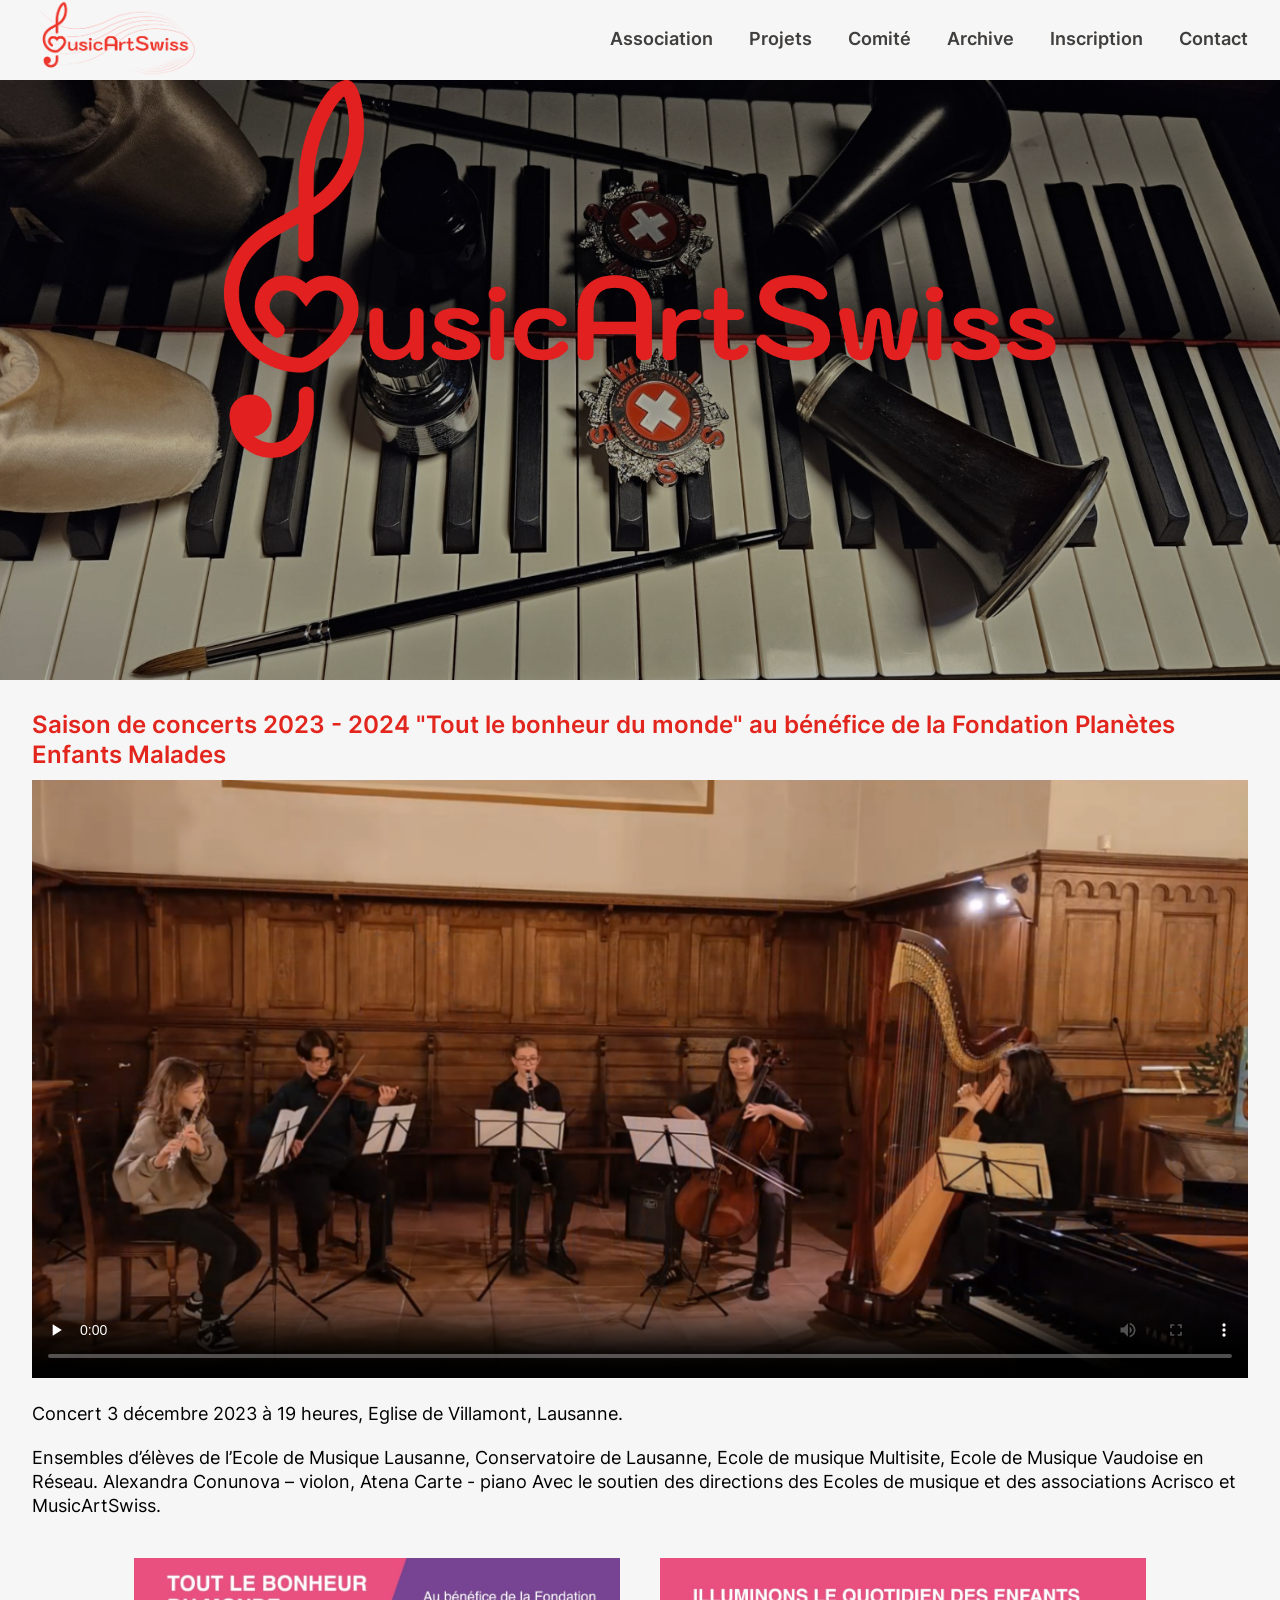
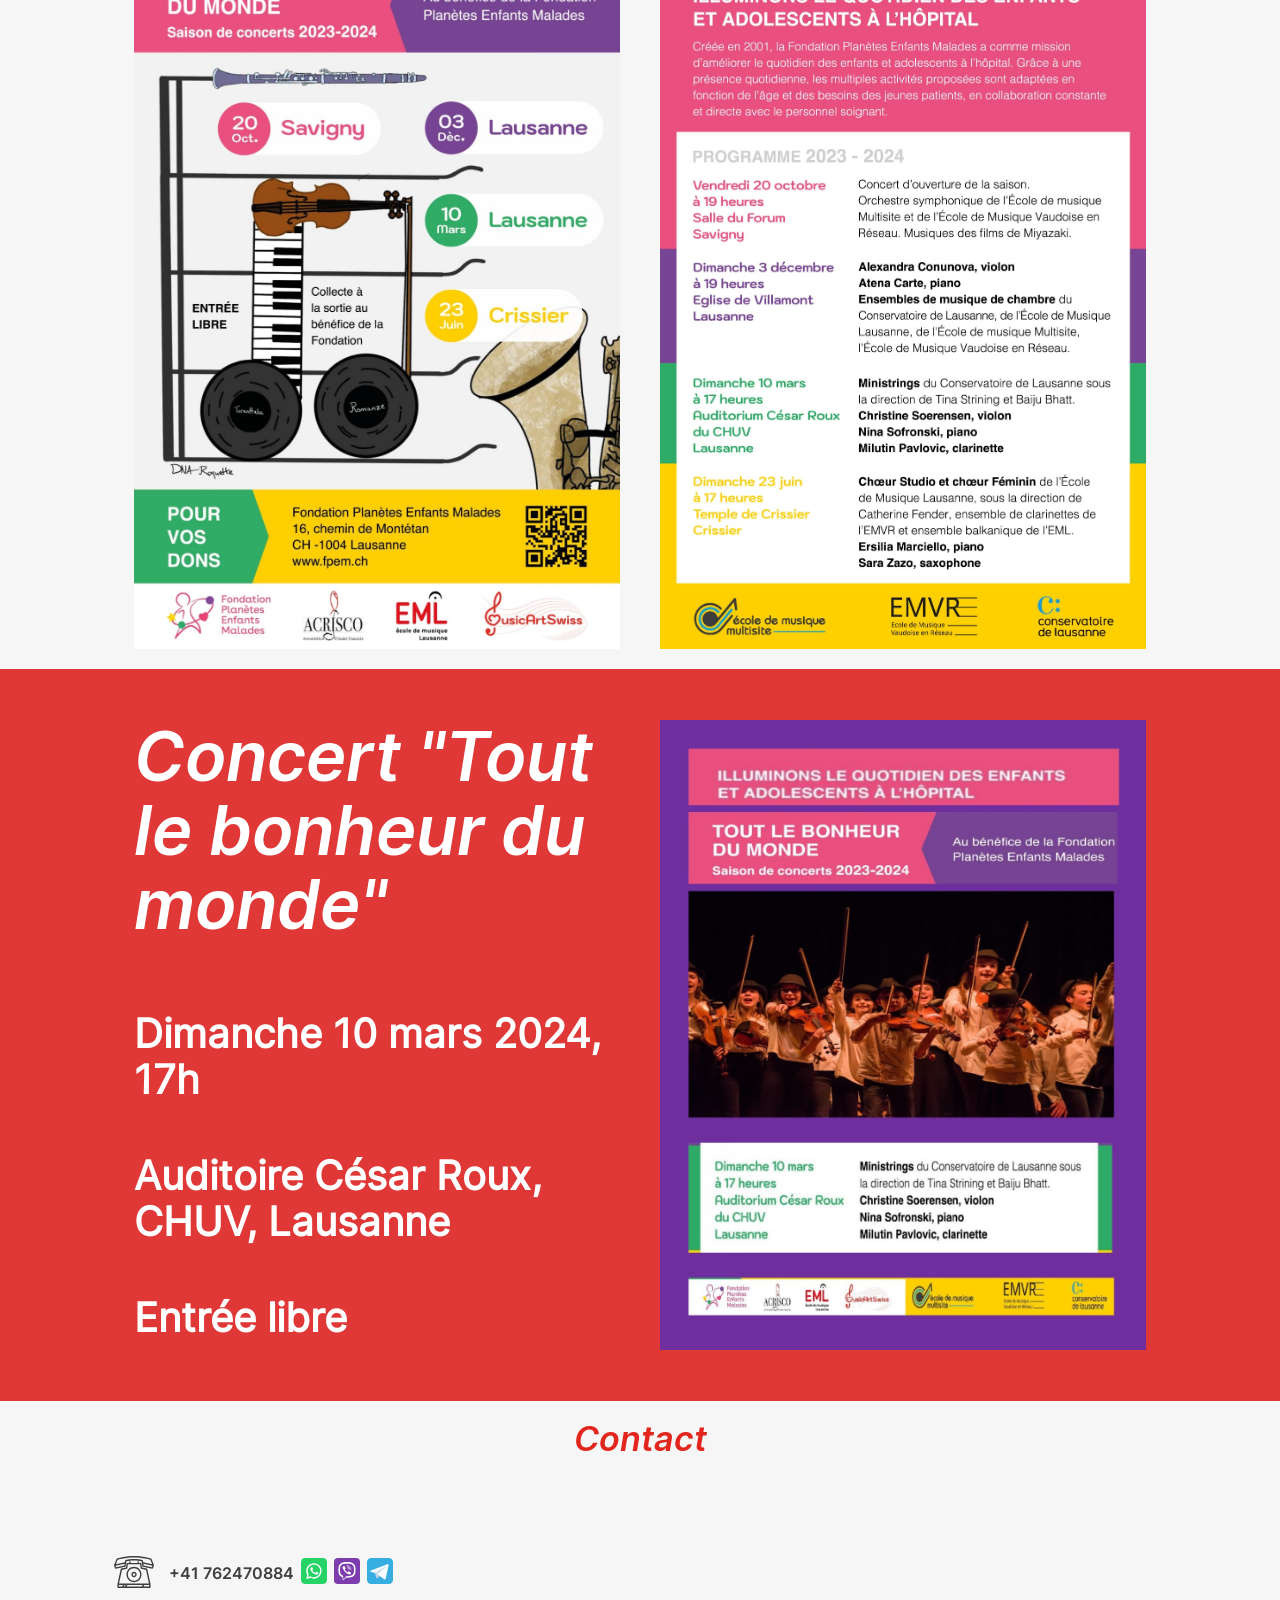
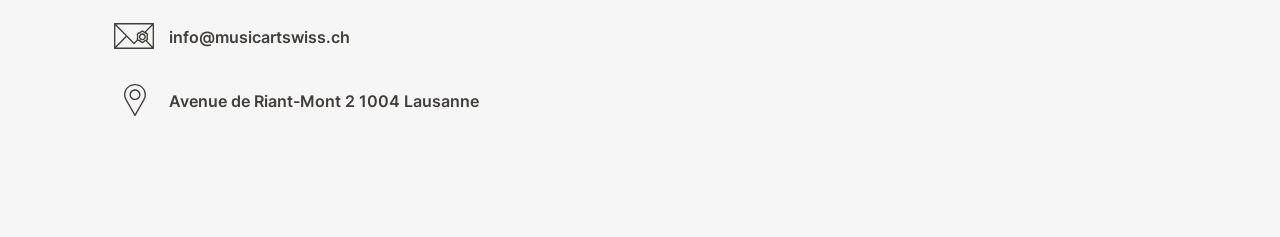
==== index.html @ 00027686 "fix: add loading lazy to each img" ====
<!DOCTYPE html>
<html lang="fr">
<head>
  <meta charset="UTF-8">
  <meta http-equiv="X-UA-Compatible" content="IE=edge">
  <meta name="viewport" content="width=device-width, initial-scale=1.0, minimum-scale=1">
  <title>MusicArtSwiss</title>
  <meta name="description" content="MusicArtSwiss est une association culturelle, dont le siège à Lausanne. L’association souhaite transmettre son expérience et son enthousiasme aux nouvelles
    générations d’artistes, en les soutenant dans la réalisation de leurs projets artistiques
    et en favorisant les rencontres.">
  <link rel="stylesheet" href="css/main.css">
  <link rel="icon" href="assets/ico/favicon6.ico">
</head>
<body>
  <div class="overlay"></div>
  <header class="header">
    <div class="wrapper header__wrapper">
      <a class="logo__link" href="./index.html"><img class="logo" src="assets/logo/logo-horizontal.png" alt="Logo MusicArtSwiss"></a>
      <div class="header__nav-lang">
        <nav class="header__nav">
          <ul class="nav">
            <li><a class="nav__link separate-block" href="#about">Association</a></li>
            <li><a class="nav__link separate-block" href="#projects">Projets</a></li>
            <li><a class="nav__link separate-block" href="#committee">Comité</a></li>
            <li><a class="nav__link separate-block" href="#archive">Archive</a></li>
            <li><a class="nav__link separate-block" href="#support">Inscription</a></li>
            <li><a class="nav__link" href="#contacts">Contact</a></li>
          </ul>
        </nav>
        <button class="burger"></button>
        <!-- <img class="flag" src="assets/icons/french.svg" width="30px" height="16px" alt="French flag" loading="lazy"> -->
      </div>
    </div>
  </header>
  <main>
    <section class="start-screen active">
      <img class="start-screen__img" src="assets/img/logo-b-red.png" loading="lazy" alt="Piano">
    </section>
    <section class="about">
      <div class="wrapper">
        <div class="about__wrapper">
          <div class="about__content">
            <h1><span class="italic">MusicArtSwiss</span> est une association culturelle, dont le siège à Lausanne</h1>
            <p>Les membres du comité possèdent une large expérience dans l'organisation de
            différents projets culturels: rencontres internationales de musiciens et d'artistes,
            festivals et concerts, masterclasses, expositions.</p>
            <p>L’association souhaite <strong>transmettre son expérience et son enthousiasme aux nouvelles
            générations d’artistes</strong>, en les soutenant dans la réalisation de leurs projets artistiques
            et en favorisant les rencontres.</p>
          </div>
          <img src="assets/img/about3.jpg" alt="Lausanne view" width="47%" loading="lazy">
        </div>
        <h3>Buts de l’association</h3>
        <div class="goals__box">
          <div class="goals__block">
            <p>Développer des projets orientés vers l’éducation musicale, artistique et culturelle</p>
          </div>
          <div class="goals__block">
            <p>Soutenir des projets favorisant l'intégration sociale et culturelle des enfants et des jeunes
            en facilitant l'accès à la pratique artistique, en particulier à la musique d'ensemble</p>
          </div>
          <div class="goals__block">
            <p>Collaborer avec les autorités scolaires ainsi qu'avec les instances culturelles en Suisse et
            dans d'autres pays dans le cadre de projets éducatifs musicaux et artistiques</p>
          </div>
        </div>
      </div>
    </section>
    <section class="video active">
      <div class="wrapper">
        <h3>Saison de concerts 2023 - 2024 "Tout le bonheur du monde" au bénéfice de la Fondation Planètes Enfants Malades</h2>
        <video preload="none" width="100%" height="100%" controls poster="assets/img/poster.png">
          <source src="assets/video/tout le bonheur du monde.mp4">
        </video>
        <p>Concert 3 décembre 2023 à 19 heures, Eglise de Villamont, Lausanne.</p>
        <p>Ensembles d’élèves de l’Ecole de Musique Lausanne, Conservatoire de Lausanne, Ecole de musique Multisite, Ecole de Musique Vaudoise en Réseau. Alexandra Conunova – violon, Atena Carte - piano
        Avec le soutien des directions des Ecoles de musique et des associations Acrisco et MusicArtSwiss.</p>
      </div>
    </section>
    <section>
      <div class="wrapper flyer active">
        <img src="assets/img/flyer1.jpg" width="40%" alt="Info about concerts" loading="lazy">
        <img src="assets/img/flyer2.jpg" width="40%" alt="Info about concerts" loading="lazy">
      </div>
    </section>
    <section class="current active">
      <div class="wrapper">
        <div class="poster">
          <h2>Concert "Tout le bonheur du monde"</h2>
          <p class="current__p">Dimanche 10 mars 2024, 17h</p>
          <p class="current__p">Auditoire César Roux, CHUV, Lausanne</p>
          <p class="current__entrance">Entrée libre</p>
        </div>
        <img src="assets/img/10_mars.jpg" width="40%" alt="Info about concert" loading="lazy">
      </div>
    </section>
    <section class="projects">
      <div class="wrapper">
        <h2>Projets et évènements 2024</h2>
        <ol>
          <li>Évènement de Nouvel An, 12 janvier 2024.
            <div class="opening">
              <img src="assets/img/opening.jpg" width="40%" alt="Committee members" loading="lazy">
              <p>Comité (de gauche à droite): Milutin Pavlovic, Pierre Crotti, Nina Sofronski, Christine Sörensen, Anna Kaira</p>
            </div>
          </li>
          <li>Saison de concerts "Tout le bonheur du monde" au bénéfice de la Fondation Planètes Enfants Malades du 20 octobre 2023 au 23 juin 2024.
            <div class="flyer">
              <img src="assets/img/flyer1.jpg" width="40%" alt="Info about concerts" loading="lazy">
              <img src="assets/img/flyer2.jpg" width="40%" alt="Info about concerts" loading="lazy">
            </div>
          </li>
          <li>Campus "Schola Musicae", du 1er au 6 juillet 2024, à Lausanne.  Semaine intensive d'apprentissage musical pour la jeunesse, organisée par l'Ecole de musique Lausanne (EML), avec la collaboration de MusicArtSwiss.</li>
          <li>Camp "Éveil musical pour les enfants avec un handicap" à l' automne 2024.</li>
          <li>Masterclass de chants et d’instruments pendant toute l'année.</li>
        </ol>
      </div>
    </section>
    <section class="committee">
      <div class="wrapper">
        <h2>Comité</h2>
        <div class="committee__box">
          <div class="committee__block">
            <img class="committee__img" src="./assets/img/nina.png" alt="Nina Sofronski" loading="lazy">
            <div class="committee__content">
              <p class="committee__name">Nina Sofronski</p>
              <p>Présidente</p>
              <button class="committee__button">Learn more</button>
            </div>
          </div>
          <div class="committee__block">
            <img class="committee__img" src="./assets/img/pierre.jpg" alt="Pierre Crotti" loading="lazy">
            <div class="committee__content">
              <p class="committee__name">Pierre Crotti</p>
              <p>Vice-président</p>
              <button class="committee__button">Learn more</button>
            </div>
          </div>
          <div class="committee__block">
            <img class="committee__img" src="./assets/img/milutin.jpg" alt="Milutin Pavlovic" loading="lazy">
            <div class="committee__content">
              <p class="committee__name">Milutin Pavlovic</p>
              <p>Secrétaire et trésorier</p>
              <button class="committee__button">Learn more</button>
            </div>
          </div>
          <div class="committee__block">
            <img class="committee__img" src="./assets/img/anna.jpg" alt="Anna Kaira" loading="lazy">
            <div class="committee__content">
              <p class="committee__name">Anna Kaira</p>
              <p>Responsable artistique</p>
              <button class="committee__button">Learn more</button>
            </div>
          </div>
          <div class="committee__block">
            <img class="committee__img" src="./assets/img/christine.jpg" alt="Christine Sörensen" loading="lazy">
            <div class="committee__content">
              <p class="committee__name">Christine Sörensen</p>
              <p>Conseillère pédagogique</p>
              <p>Violoniste et Altiste</p>
              <button class="committee__button">Learn more</button>
            </div>
          </div>
        </div>
      </div>
    </section>
    <section class="archive">
      <div class="wrapper">
        <h2>Projets culturels entre 2018 et 2023</h2>
        <video preload="none" controls poster="assets/img/poster2.png">
          <source src="assets/video/projets2018-2023merci.mp4">
        </video>
        <h4>Organisation de différents projets culturels entre 2018 et 2023:</h4>
        <p>"Rencontres musicales", concerts à Lausanne, Genève, Berne, Belgrade et Nis (Serbie);<br>
          Musique et chants de Noël à la Cathédrale de Lausanne;<br>
          Ecoles de musique d’été pour jeunes musiciens à Vienne et Trieste;<br>
          Animations musicales pour enfants hospitalisés (CHUV Lausanne, oncologie).
        </p>
        <h4>Collaborations musicales:</h4>
        <p>Ministrings (Lausanne), Choeur du centre culturel de Belgrade, Choeur "Branko" de Nis (Serbie);
          Ecole de musique Lausanne, Conservatoire de Lausanne, Ecole de musique Vaudoise en Réseau, 
          Ecole de musique "S. Mokranjac" de Belgrade.
        </p>
        <h4>Soutiens:</h4>
        <p>Ministère de la Serbie, Eglise orthodoxe serbe, Association Amici Gioventù Musicale et Accademia Ars Nova, Trieste.</p>
      </div>
    </section>
    <section class="support">
      <div class="wrapper">
        <h2>Pour nous soutenir</h2>
        <div class="support__box">
          <div class="support__join">
            <div class="support__link">Devenir membre</div>
            <div>
              <p>Si les projets de <span class="italic"><strong>MusicArtSwiss</strong></span>, vous tiennent à cœur, <strong>devenez membre de notre 
            association !</strong> Vous contribuez ainsi à soutenir directement les activités de 
            l'association.</p>
              <p>Cotisation annuelle</p>
              <p>Membre: 40.-</p>
              <p class="price">Étudiant/apprenti, jusqu'à 25 ans:&nbsp;20.-</p>
              <p>Couple: 60.-</p>
              <p>Pour devenir membre de l'association contactez-nous</p>
              <div class="support__contacts">
                <a href="mailto:info@musicartswiss.ch">info@musicartswiss.ch</a>
                <a href="https://wa.me/41762470884">Whatsapp</a>
                <a href="viber://chat?number=%2B41762470884">Viber</a>
                <a href="https://t.me/+41762470884">Telegram</a>
              </div>
            </div>
          </div>
          <div class="support__donate">
            <div class="support__link">Faire un don</div>
            <p><strong>Tous les dons sont évidemment les bienvenus !</strong></p>
            <p>Pour le paiement de votre cotisation, vous avez le choix entre:</p>
            <ul class="payment-ways">
              <li>
                <p><b>QR code Twint</b></p>
                <img src="assets/img/qrcode.png" width="200" alt="QR-code" loading="lazy">
              </li>
              <li>
                <p><b>Virement  bancaire</b></p>
                <p><b>Compte / Payable à</b><br>
                  CH10 0900 0000 1588 3077 3<br>
                  MusicArtSwiss<br>
                  Avenue de Riant-Mont 2<br>
                  1004 Lausanne</p>
              </li>
            </ul>
          </div>
        </div>
      </div>
    </section>
  </main>
  <footer class="contacts" id="contacts">
    <div class="wrapper">
      <h2>Contact</h2>
      <div class="contacts__wrapper">
        <div>
          <div class="contacts__phone">
            <a href="tel:+41762470884"><p class="contacts__item phone">+41 762470884</p></a>
            <a href="https://wa.me/41762470884"><img src="assets/icons/whatsapp.svg" width="26" height="26" alt="Whatsapp icon" loading="lazy"></a>
            <a href="viber://chat?number=%2B41762470884"><img src="assets/icons/viber.svg" width="26" height="26" alt="Viber icon" loading="lazy"></a>
            <a href="https://t.me/+41762470884"><img src="assets/icons/telegram.svg" width="26" height="26" alt="Telegram icon" loading="lazy"></a>
          </div>
          <a href="mailto:info@musicartswiss.ch"><p class="contacts__item mail">info@musicartswiss.ch</p></a>
          <a href="https://maps.app.goo.gl/aHu94WhU7Xwr6bgM7" target="_blank"><p class="contacts__item address">Avenue de Riant-Mont 2 1004 Lausanne</p></a>
        </div>
        <iframe src="https://www.google.com/maps/embed?pb=!1m18!1m12!1m3!1d2745.126919985042!2d6.628781612194577!3d46.52539026189156!2m3!1f0!2f0!3f0!3m2!1i1024!2i768!4f13.1!3m3!1m2!1s0x478c2e30213b6917%3A0x1c9d2ba6cd067323!2sAv.%20de%20Riant-Mont%202%2C%201004%20Lausanne%2C%20Switzerland!5e0!3m2!1sen!2str!4v1702410467352!5m2!1sen!2str" width="50%" height="300" style="border:0;" allowfullscreen="" loading="lazy" referrerpolicy="no-referrer-when-downgrade"></iframe>
      </div>
    </div>
  </footer>
  <div class="modal">
    <div class="modal__wrapper">
      <img class="modal__close" src="assets/icons/close.svg" alt="Close" loading="lazy">
    </div>
  </div>
  <script type="module" src="app.js"></script>
</body>
</html>
---- css/main.css ----
@font-face {
  font-family: "Kodchasan SemiBold";
  src: url("../assets/fonts/Kodchasan/Kodchasan-SemiBold.ttf");
}
@font-face {
  font-family: "Inter SemiBold";
  src: url("../assets/fonts/Inter/Inter-SemiBold.ttf");
}
@font-face {
  font-family: "Inter Regular";
  src: url("../assets/fonts/Inter/Inter-Regular.ttf");
}
@font-face {
  font-family: "Inter Italic";
  src: url("../assets/fonts/Inter/inter-italic.ttf");
}
* {
  box-sizing: border-box;
}

h1, h2, h3, h4, h5, p, ul, ol, li {
  margin: 0;
  padding: 0;
}

html {
  scroll-behavior: smooth;
  overflow-x: hidden;
}

html.lock {
  overflow: hidden;
}

body {
  max-width: 1440px;
  margin: 0 auto;
  overflow-x: hidden;
  background-color: #F6F6F6;
}

body.lock {
  overflow: hidden;
}

.wrapper {
  width: 95%;
  margin: 0 auto;
}

.header {
  background-color: #F6F6F6;
}

.header__wrapper {
  display: flex;
  justify-content: space-between;
  gap: 36px;
  align-items: center;
  position: relative;
}

.logo__link {
  width: 14%;
}
@media (max-width: 1080px) {
  .logo__link {
    width: 19%;
  }
}
@media (max-width: 880px) {
  .logo__link {
    width: 150px;
  }
}

.logo {
  position: relative;
  width: 100%;
}

.header__nav-lang {
  display: flex;
  gap: 30px;
}

.nav {
  display: flex;
  padding: 0;
  list-style: none;
  gap: 36px;
}
@media (max-width: 900px) {
  .nav {
    flex-direction: column;
    align-items: center;
    gap: 59px;
    margin: 40px 0;
  }
}

.nav__link {
  font: 18px "Inter SemiBold", sans-serif;
  line-height: 24px;
  color: #403F3D;
  cursor: pointer;
}
.nav__link::after {
  content: "";
  display: block;
  height: 2px;
  width: 100%;
  opacity: 0;
  transform: scale(0);
  background-color: #403F3D;
  transition: transform 0.5s, opacity 0.5s;
}
@media (hover: hover) {
  .nav__link:hover::after {
    transform: scale(1);
    opacity: 1;
  }
}

.flag {
  display: none;
  margin: auto 0;
  cursor: pointer;
}

a {
  text-decoration: none;
}

@media (max-width: 900px) {
  .header__nav {
    position: absolute;
    top: 0;
    right: -105%;
    width: 400px;
    height: 100vh;
    z-index: 3;
    padding-top: 60px;
    background-color: #F6F6F6;
    transition: right 0.6s;
  }
}
@media (max-width: 500px) {
  .header__nav {
    width: 300px;
  }
}

.header__nav.show {
  right: -5%;
}

.burger {
  display: none;
  position: relative;
  width: 48px;
  height: 48px;
  order: 2;
  z-index: 3;
  border: 1px solid #403F3D;
  border-radius: 50%;
  background-color: transparent;
}
@media (max-width: 900px) {
  .burger {
    display: block;
  }
}

.burger::before, .burger::after {
  content: "";
  position: relative;
  display: block;
  width: 22px;
  height: 2px;
  background-color: #403F3D;
  border-radius: 1px;
  left: 6px;
  transition: all 0.6s;
}

.burger::before {
  bottom: 3px;
}

.burger::after {
  top: 3px;
}

.burger.show::before {
  bottom: -1px;
  transform: rotate(45deg);
}

.burger.show::after {
  top: -1px;
  transform: rotate(-45deg);
}

.overlay {
  position: absolute;
  width: 100%;
  height: 100vh;
  background: rgba(41, 41, 41, 0);
  z-index: -1;
  transition: background-color 0.5s;
}

.overlay.show {
  background: rgba(41, 41, 41, 0.6);
  z-index: 2;
  transition: background-color 0.5s;
}

.start-screen {
  display: none;
  background: url(../assets/img/main1.jpg) rgba(0, 0, 0, 0.3);
  background-size: cover;
  background-position: center;
  background-blend-mode: multiply;
  width: 100%;
  height: 600px;
}
@media (max-width: 1070px) {
  .start-screen {
    height: 550px;
    padding: 10px 0;
  }
}
@media (max-width: 950px) {
  .start-screen {
    height: 500px;
  }
}
@media (max-width: 830px) {
  .start-screen {
    height: 400px;
  }
}
@media (max-width: 660px) {
  .start-screen {
    height: 350px;
    padding: 25px 0;
  }
}
@media (max-width: 660px) {
  .start-screen {
    height: 280px;
    padding: 10px 0;
  }
}
@media (max-width: 430px) {
  .start-screen {
    height: 210px;
    padding: 0 0;
  }
}

.start-screen.active {
  display: block;
}

.start-screen__img {
  display: block;
  width: 65%;
  margin: 0 auto 0;
}
@media (max-width: 530px) {
  .start-screen__img {
    width: 70%;
  }
}

.about {
  display: none;
  background-color: #F6F6F6;
  padding: 20px 0 30px;
}

.about.active {
  display: block;
}

.about__wrapper {
  display: flex;
  justify-content: space-between;
  align-items: center;
  margin-bottom: 30px;
}
.about__wrapper img {
  box-shadow: 5px 5px 5px rgba(0, 0, 0, 0.15);
}
@media (max-width: 1000px) {
  .about__wrapper img {
    width: 40%;
  }
}
@media (max-width: 950px) {
  .about__wrapper img {
    width: 100%;
    max-width: 660px;
  }
}
@media (max-width: 950px) {
  .about__wrapper {
    flex-direction: column-reverse;
  }
}

.about__content {
  width: 45%;
  font: 400 18px/24px "Inter Regular";
  color: #403F3D;
}
.about__content p {
  margin-bottom: 20px;
}
@media (max-width: 1292px) {
  .about__content {
    width: 50%;
  }
}
@media (max-width: 1000px) {
  .about__content {
    width: 59%;
  }
}
@media (max-width: 950px) {
  .about__content {
    width: 100%;
  }
}

h1 {
  margin: 20px 0;
  font: 600 28px/32px "Inter Italic";
}

.italic {
  font-family: "Inter Italic";
  color: #E2261E;
}

h3 {
  margin-bottom: 20px;
  font: 600 24px/30px "Inter Semibold";
  color: #403F3D;
}

.goals__box {
  display: flex;
  justify-content: space-between;
  flex-wrap: wrap;
  gap: 30px 10px;
  font: 400 16px/24px "Inter Regular";
  text-align: justify;
  color: #403F3D;
}
@media (max-width: 754px) {
  .goals__box {
    justify-content: space-around;
  }
}

.goals__block {
  width: 32%;
  min-width: 232px;
  padding: 20px;
  display: flex;
  align-items: center;
  background-color: #FFFFFF;
  border-radius: 5px;
  box-shadow: 5px 5px 5px rgba(0, 0, 0, 0.15);
}
@media (max-width: 499px) {
  .goals__block {
    width: 80%;
    text-align: left;
  }
}

.current {
  display: none;
  background-color: #E03737;
  padding: 30px 0;
}
.current .wrapper {
  display: flex;
  justify-content: center;
  align-items: center;
  gap: 40px;
}
@media (max-width: 660px) {
  .current .wrapper {
    flex-direction: column;
    gap: 0px;
  }
}
.current h2 {
  margin: 20px 0 70px auto;
  color: #ffffff;
  font: 600 68px/74px "Inter Italic";
  text-align: start;
}
@media (max-width: 1090px) {
  .current h2 {
    font: 600 50px/60px "Inter Italic";
  }
}
@media (max-width: 830px) {
  .current h2 {
    margin: 20px 0 0 auto;
    font: 600 40px/46px "Inter Italic";
  }
}
@media (max-width: 660px) {
  .current h2 {
    margin: 0px 0 20px 0;
    font: 600 46px/54px "Inter Italic";
    text-align: center;
  }
}
@media (max-width: 590px) {
  .current h2 {
    width: 100%;
    text-align: center;
  }
}
@media (max-width: 500px) {
  .current h2 {
    font: 600 40px/46px "Inter Italic";
  }
}
.current p {
  color: #ffffff;
  font: 600 40px/46px "Inter Regular";
}
@media (max-width: 960px) {
  .current p {
    font: 600 34px/46px "Inter Italic";
  }
}
@media (max-width: 736px) {
  .current p {
    font: 600 30px/36px "Inter Italic";
  }
}
@media (max-width: 660px) {
  .current p {
    max-width: 400px;
  }
}
@media (max-width: 410px) {
  .current p {
    width: 100%;
    font: 600 30px/40px "Inter Italic";
  }
}
@media (max-width: 1209px) {
  .current img {
    width: 45%;
  }
}
@media (max-width: 960px) {
  .current img {
    width: 50%;
  }
}
@media (max-width: 660px) {
  .current img {
    width: 100%;
  }
}

.current.active {
  display: block;
}

.poster {
  width: 40%;
}
@media (max-width: 1209px) {
  .poster {
    width: 45%;
  }
}
@media (max-width: 660px) {
  .poster {
    width: 100%;
  }
}

.current__p {
  margin: 50px 0;
}
@media (max-width: 960px) {
  .current__p {
    margin: 20px 0;
  }
}

.current__entrance {
  margin: 0 0 30px 0;
}

.video {
  display: none;
  padding: 20px 0;
  background-color: #F6F6F6;
}
.video h3 {
  color: #E2261E;
  margin: 10px 0;
}
.video p {
  margin: 20px 0;
  font: 400 18px/24px "Inter Regular";
}

.video.active {
  display: block;
}

.flyer {
  display: none;
  justify-content: center;
  gap: 40px;
  margin-bottom: 20px;
}
@media (max-width: 1200px) {
  .flyer {
    gap: 10px;
  }
}
@media (max-width: 600px) {
  .flyer {
    flex-direction: column;
  }
}
@media (max-width: 1200px) {
  .flyer img {
    width: 49%;
  }
}
@media (max-width: 600px) {
  .flyer img {
    width: 100%;
  }
}

.flyer.active {
  display: flex;
}

.contacts {
  padding: 20px 0;
  background-color: #F6F6F6;
}

.contacts__wrapper {
  display: flex;
  justify-content: center;
  gap: 80px;
  align-items: center;
  margin: 30px 0;
}
.contacts__wrapper a {
  display: block;
  width: fit-content;
}
@media (hover: hover) {
  .contacts__wrapper a:hover .contacts__item::after {
    transform: scale(1);
    opacity: 1;
  }
}
@media (max-width: 946px) {
  .contacts__wrapper {
    gap: 0;
    justify-content: space-between;
  }
}
@media (max-width: 724px) {
  .contacts__wrapper {
    gap: 30px;
    flex-direction: column;
  }
}

@media (max-width: 724px) {
  iframe {
    width: 100%;
  }
}

.contacts__phone {
  display: flex;
  align-items: center;
  gap: 7px;
}
.contacts__phone img {
  border-radius: 4px;
}

.contacts__item {
  position: relative;
  padding: 20px 0 20px 55px;
  margin: 0;
  font: 600 16px/24px "Inter SemiBold";
  color: #403F3D;
}
.contacts__item::before {
  content: "";
  position: absolute;
  width: 40px;
  height: 32px;
  left: 0px;
  top: 15px;
}
.contacts__item::after {
  content: "";
  display: block;
  position: absolute;
  height: 2px;
  width: calc(100% - 55px);
  opacity: 0;
  transform: scale(0);
  background-color: #403F3D;
  transition: transform 0.5s, opacity 0.5s;
}

.phone::before {
  background-image: url(../assets/icons/icon-phone.svg);
}

.mail::before {
  background-image: url(../assets/icons/icon-email.svg);
}

.address::before {
  width: 22px;
  left: 10px;
  background-image: url(../assets/icons/icon-marker.svg);
}

.projects {
  display: none;
  padding: 20px 0;
}
.projects li {
  margin: 30px 0;
  font: 600 20px/24px "Inter Semibold";
  color: #403F3D;
}
.projects p {
  margin: 10px 0;
  font: 400 18px/24px "Inter Regular";
}
.projects .flyer {
  display: flex;
  margin-top: 20px;
}

.projects.active {
  display: block;
}

.opening {
  display: flex;
  align-items: center;
  gap: 40px;
  margin-top: 20px;
}
@media (max-width: 1220px) {
  .opening img {
    width: 50%;
  }
}
@media (max-width: 505px) {
  .opening img {
    width: 100%;
  }
}
@media (max-width: 505px) {
  .opening {
    flex-direction: column;
    gap: 0px;
  }
}

ol {
  margin-left: 25px;
}

.committee {
  display: none;
  padding: 20px 0;
  background-color: #F6F6F6;
}

.committee.active {
  display: block;
}

h2 {
  font: 600 34px/36px "Inter Italic";
  color: #E2261E;
  text-align: center;
}

.committee__box {
  display: flex;
  justify-content: space-evenly;
  flex-wrap: wrap;
  gap: 50px 15px;
  margin: 20px 0;
}

.committee__block {
  width: 30%;
  min-width: 262px;
  cursor: pointer;
  transition: box-shadow 0.5s;
}
@media (max-width: 567px) {
  .committee__block {
    min-width: 330px;
  }
}
@media (hover: hover) {
  .committee__block:hover .committee__content {
    box-shadow: 0px 0px 20px 0px rgba(0, 0, 0, 0.15);
  }
  .committee__block:hover .committee__button {
    box-shadow: 0 0 0 #F6F6F6, inset 2px 2px 2px rgba(0, 0, 0, 0.1);
  }
}

.committee__content {
  margin-top: -80px;
  padding: 100px 0 20px;
  border-radius: 10px;
  background-color: #FFFFFF;
  text-align: center;
  font: 400 18px/24px "Inter Regular";
  color: #403F3D;
  transition: box-shadow 0.5s;
}
.committee__content p {
  margin-bottom: 20px;
}

.committee__img {
  position: relative;
  display: block;
  width: 85%;
  border-radius: 50%;
  margin: 0 auto;
  border: 15px solid #F6F6F6;
  z-index: 1;
}

.committee__name {
  font: 600 24px/30px "Inter Semibold";
}

.committee__button {
  width: 160px;
  height: 24px;
  border: 1px solid #ffd4d4;
  border-radius: 5px;
  background-color: #ffd4d4;
  font: 400 16px/20px "Inter Regular";
  color: #403F3D;
  box-shadow: 5px 5px 5px rgba(0, 0, 0, 0.1);
  cursor: pointer;
  transition: box-shadow 0.5s;
}

.archive {
  display: none;
  padding: 20px 0;
  font: 400 18px/24px "Inter Regular";
  color: #403F3D;
}
.archive video {
  display: block;
  max-width: 1300px;
  max-width: 90%;
  max-height: 90vh;
  margin: 20px auto 0;
  cursor: pointer;
}
@media (max-width: 1200px) {
  .archive video {
    max-width: 100%;
  }
}
.archive h4, .archive p {
  width: 90%;
  margin: 20px auto 10px;
}
@media (max-width: 1200px) {
  .archive h4, .archive p {
    width: 100%;
  }
}

.archive.active {
  display: block;
}

h4 {
  margin: 20px 0 10px;
  font: 600 20px/24px "Inter Semibold";
  color: #403F3D;
}

.support {
  display: none;
  padding: 20px 0;
  background-color: #F6F6F6;
}
.support p {
  font: 400 18px/24px "Inter Regular";
  color: #403F3D;
  margin-bottom: 20px;
}

.support.active {
  display: block;
}

.support__box {
  display: flex;
  justify-content: space-between;
}
.support__box ul {
  font: 400 18px/24px "Inter Regular";
  color: #403F3D;
  margin-left: 20px;
}
@media (max-width: 594px) {
  .support__box {
    flex-direction: column;
    align-items: center;
  }
}

.support__join, .support__donate {
  width: 48%;
  text-align: justify;
}
@media (max-width: 594px) {
  .support__join, .support__donate {
    width: 90%;
  }
}

.support__link {
  display: block;
  height: 46px;
  margin: 40px 0 30px;
  text-align: center;
  border: 2px solid #ffd4d4;
  background-color: #ffd4d4;
  font: 600 24px/46px "Inter Semibold";
  color: #403F3D;
  box-shadow: 5px 5px 5px rgba(0, 0, 0, 0.1);
  transition: background-color 0.5s;
}

.support__contacts {
  display: flex;
  flex-direction: column;
  gap: 3px;
  width: 100%;
  max-width: 400px;
  margin: 0 auto;
  border: 3px solid #FFFFFF;
  background-color: #FFFFFF;
  box-shadow: 5px 5px 5px rgba(0, 0, 0, 0.1);
}
.support__contacts a {
  display: block;
  font: 600 18px/38px "Inter Semibold";
  color: #403F3D;
  text-align: center;
  background-color: #F6F6F6;
  transition: background-color 0.5s, box-shadow 0.5s;
  cursor: pointer;
}
@media (hover: hover) {
  .support__contacts a:hover {
    background-color: #ffe4e4;
    box-shadow: inset 1px 1px 1px rgba(0, 0, 0, 0.1);
  }
}

.payment-ways {
  display: flex;
  justify-content: space-between;
}
.payment-ways p {
  margin: 10px 0;
}
@media (max-width: 1080px) {
  .payment-ways {
    display: block;
  }
}

.price {
  text-align: start;
}

.modal {
  display: none;
  flex-direction: column;
  justify-content: center;
  position: fixed;
  top: 0;
  left: 0;
  width: 100%;
  height: 100vh;
  z-index: 3;
  background-color: rgba(64, 63, 61, 0.8);
}

.modal.show {
  display: flex;
}

.modal__wrapper {
  position: relative;
  width: 80%;
  height: 85%;
  margin: 0 auto;
  padding: 30px 40px;
  overflow-y: auto;
  box-shadow: 8px 8px 5px rgba(0, 0, 0, 0.3);
  background-color: #F6F6F6;
  font: 400 16px/24px "Inter Regular";
  text-align: justify;
}
@media (max-width: 1200px) {
  .modal__wrapper {
    width: 90%;
  }
}
@media (max-width: 600px) {
  .modal__wrapper {
    padding: 30px 20px;
  }
}

.modal__photo {
  float: left;
  margin: 0 20px 10px 0;
  box-shadow: 5px 5px 5px rgba(0, 0, 0, 0.3);
}
@media (max-width: 434px) {
  .modal__photo {
    display: none;
  }
}

.modal__close {
  position: absolute;
  top: 20px;
  right: 20px;
  transition: transform 0.5s;
  cursor: pointer;
}

.modal__close:hover {
  transform: scale(1.3);
}

/*# sourceMappingURL=main.css.map */
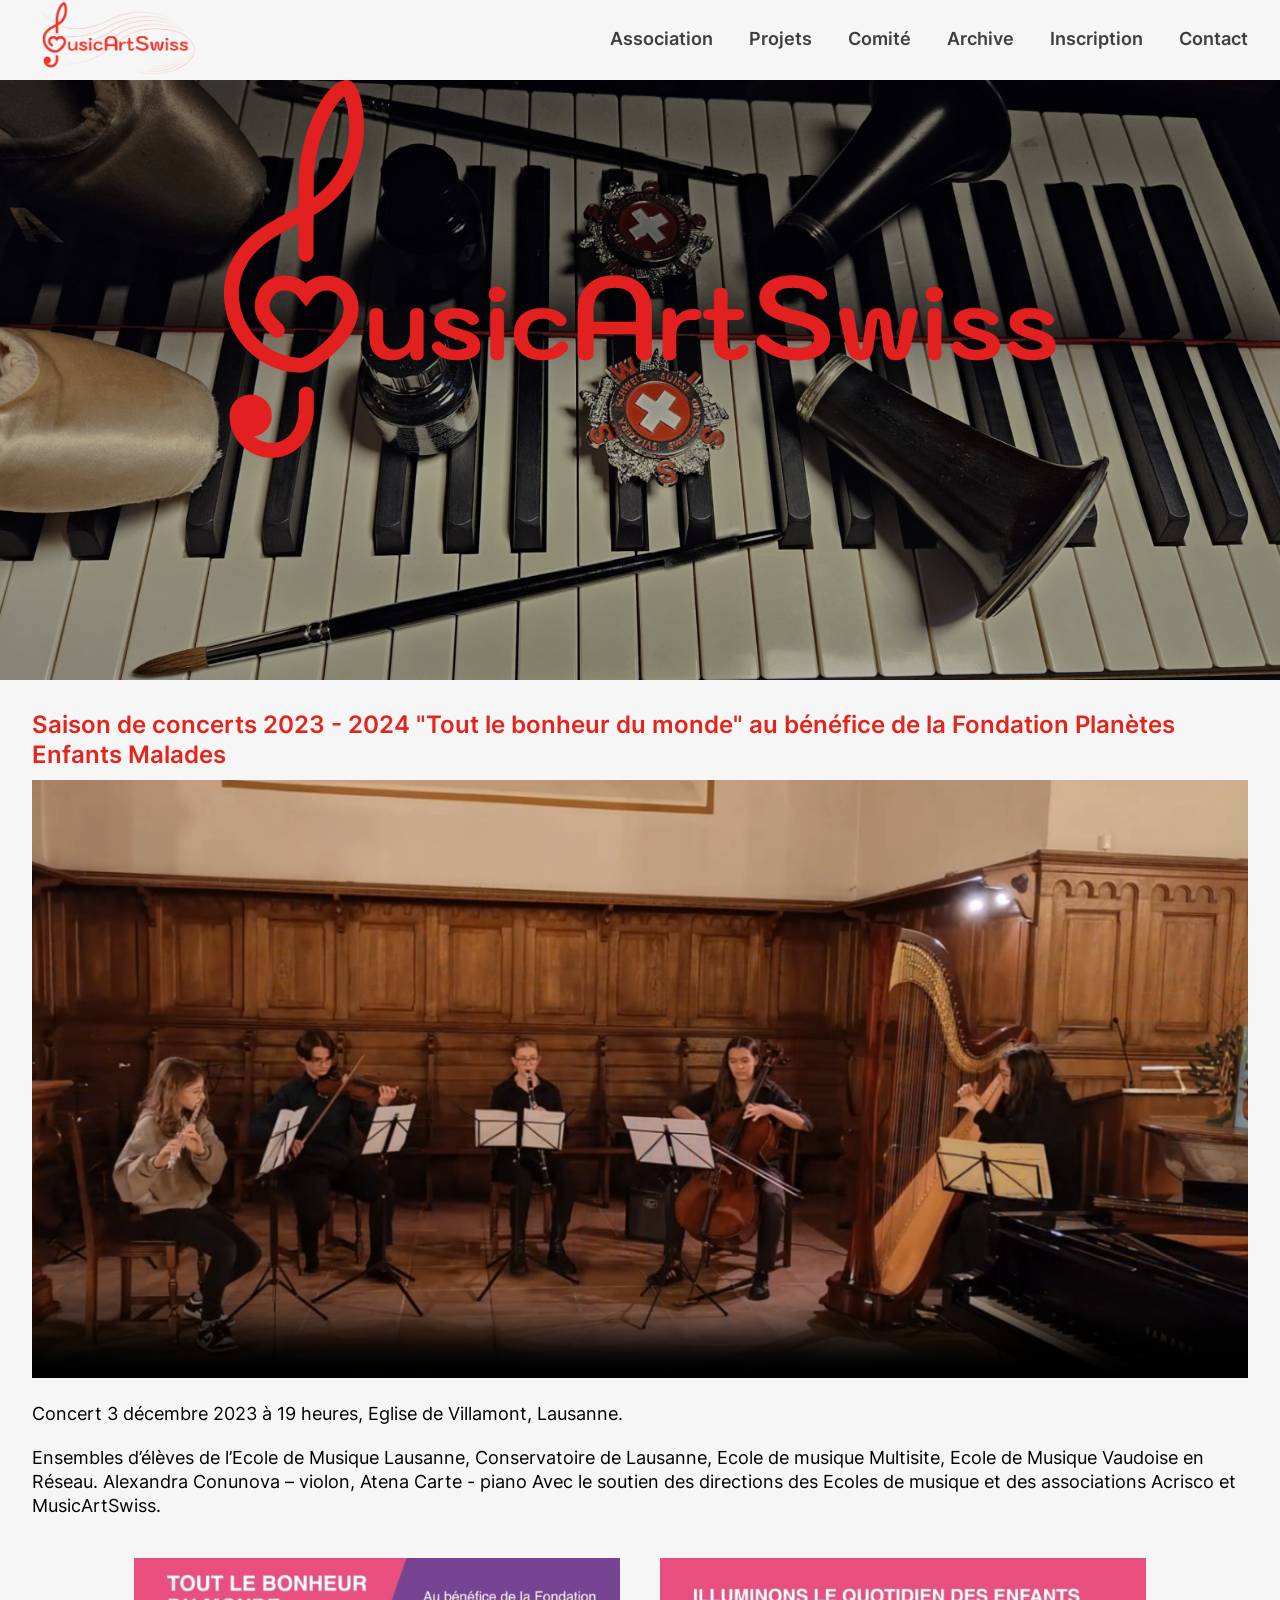
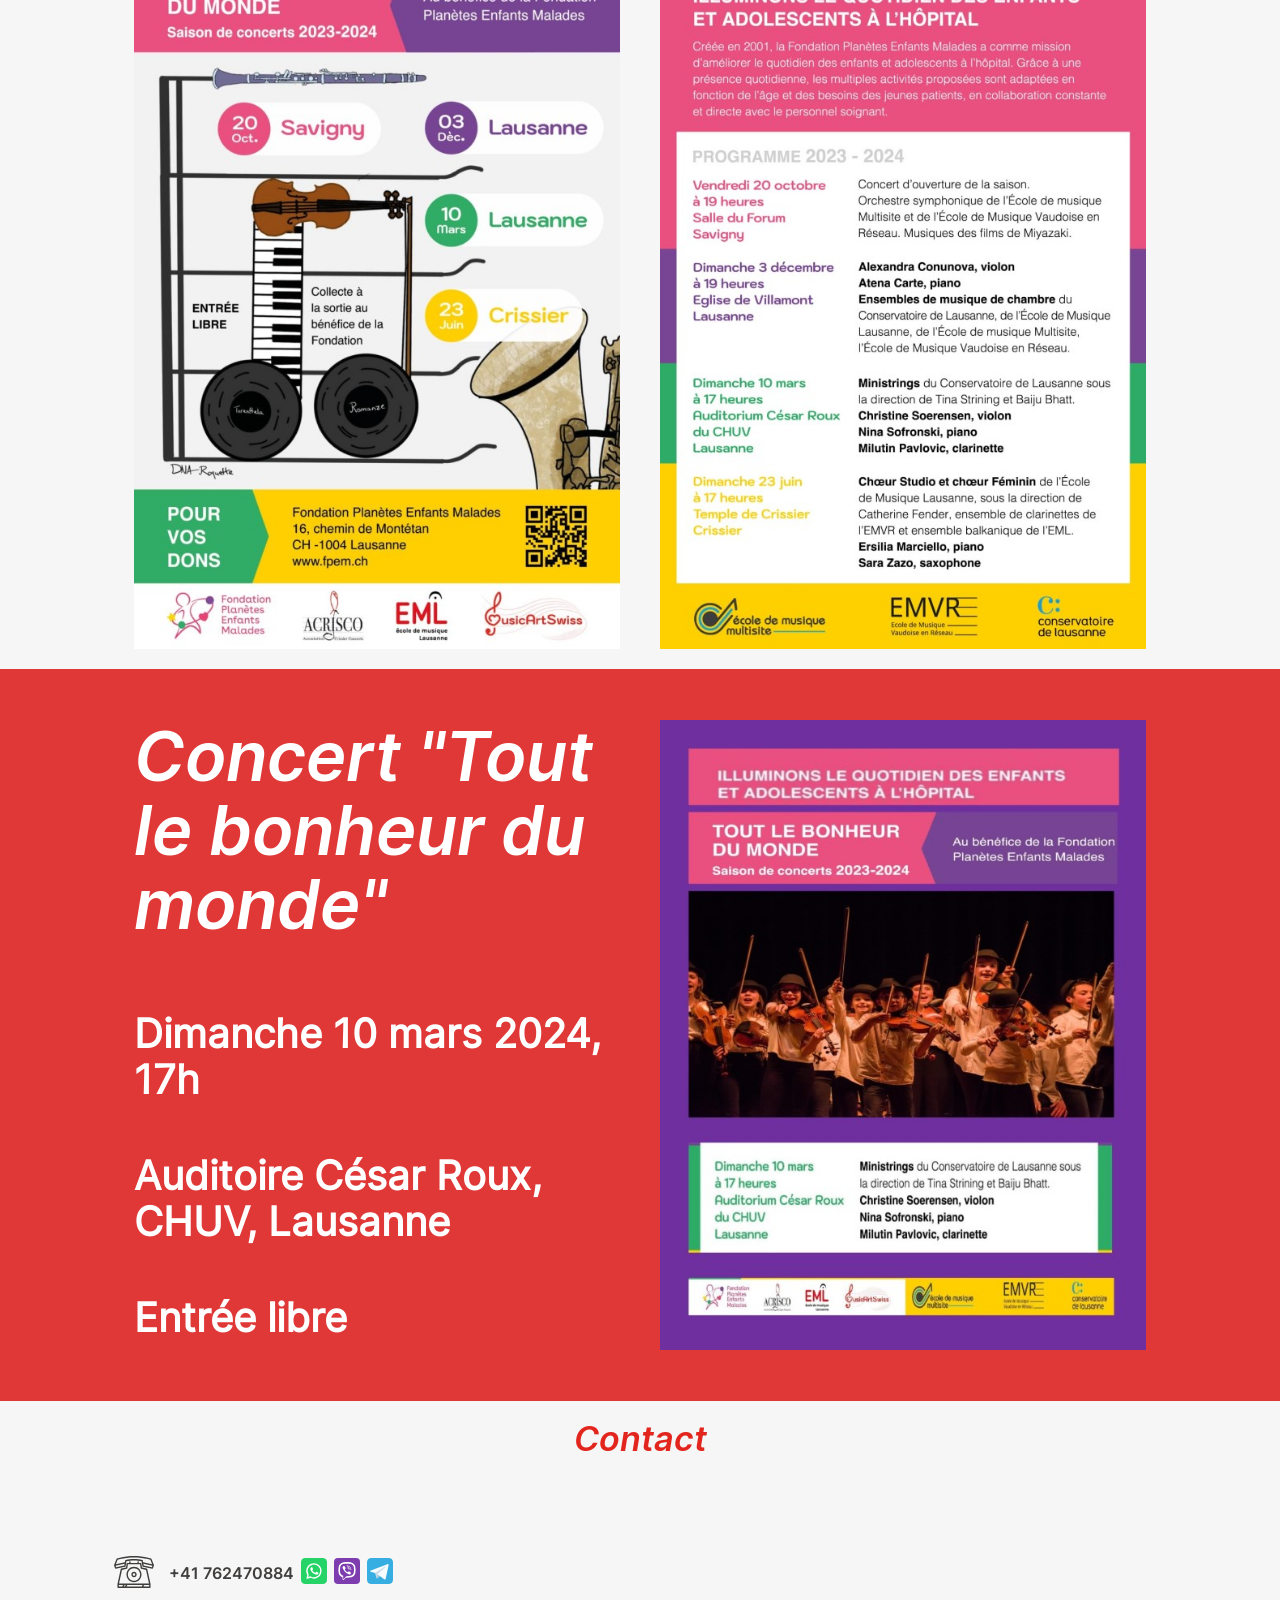
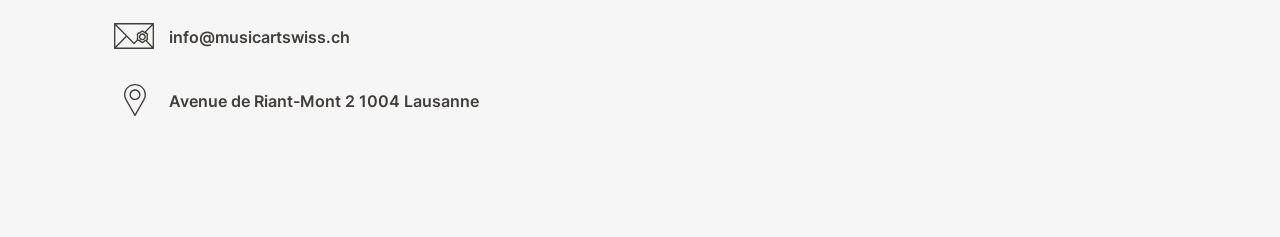
==== commit 983ae43c: "fix: change poster" ====
--- a/index.html
+++ b/index.html
@@ -167,7 +167,7 @@
     <section class="archive">
       <div class="wrapper">
         <h2>Projets culturels entre 2018 et 2023</h2>
-        <video preload="none" controls poster="assets/img/poster2.png">
+        <video preload="none" controls poster="assets/img/poster3.jpg">
           <source src="assets/video/projets2018-2023merci.mp4">
         </video>
         <h4>Organisation de différents projets culturels entre 2018 et 2023:</h4>
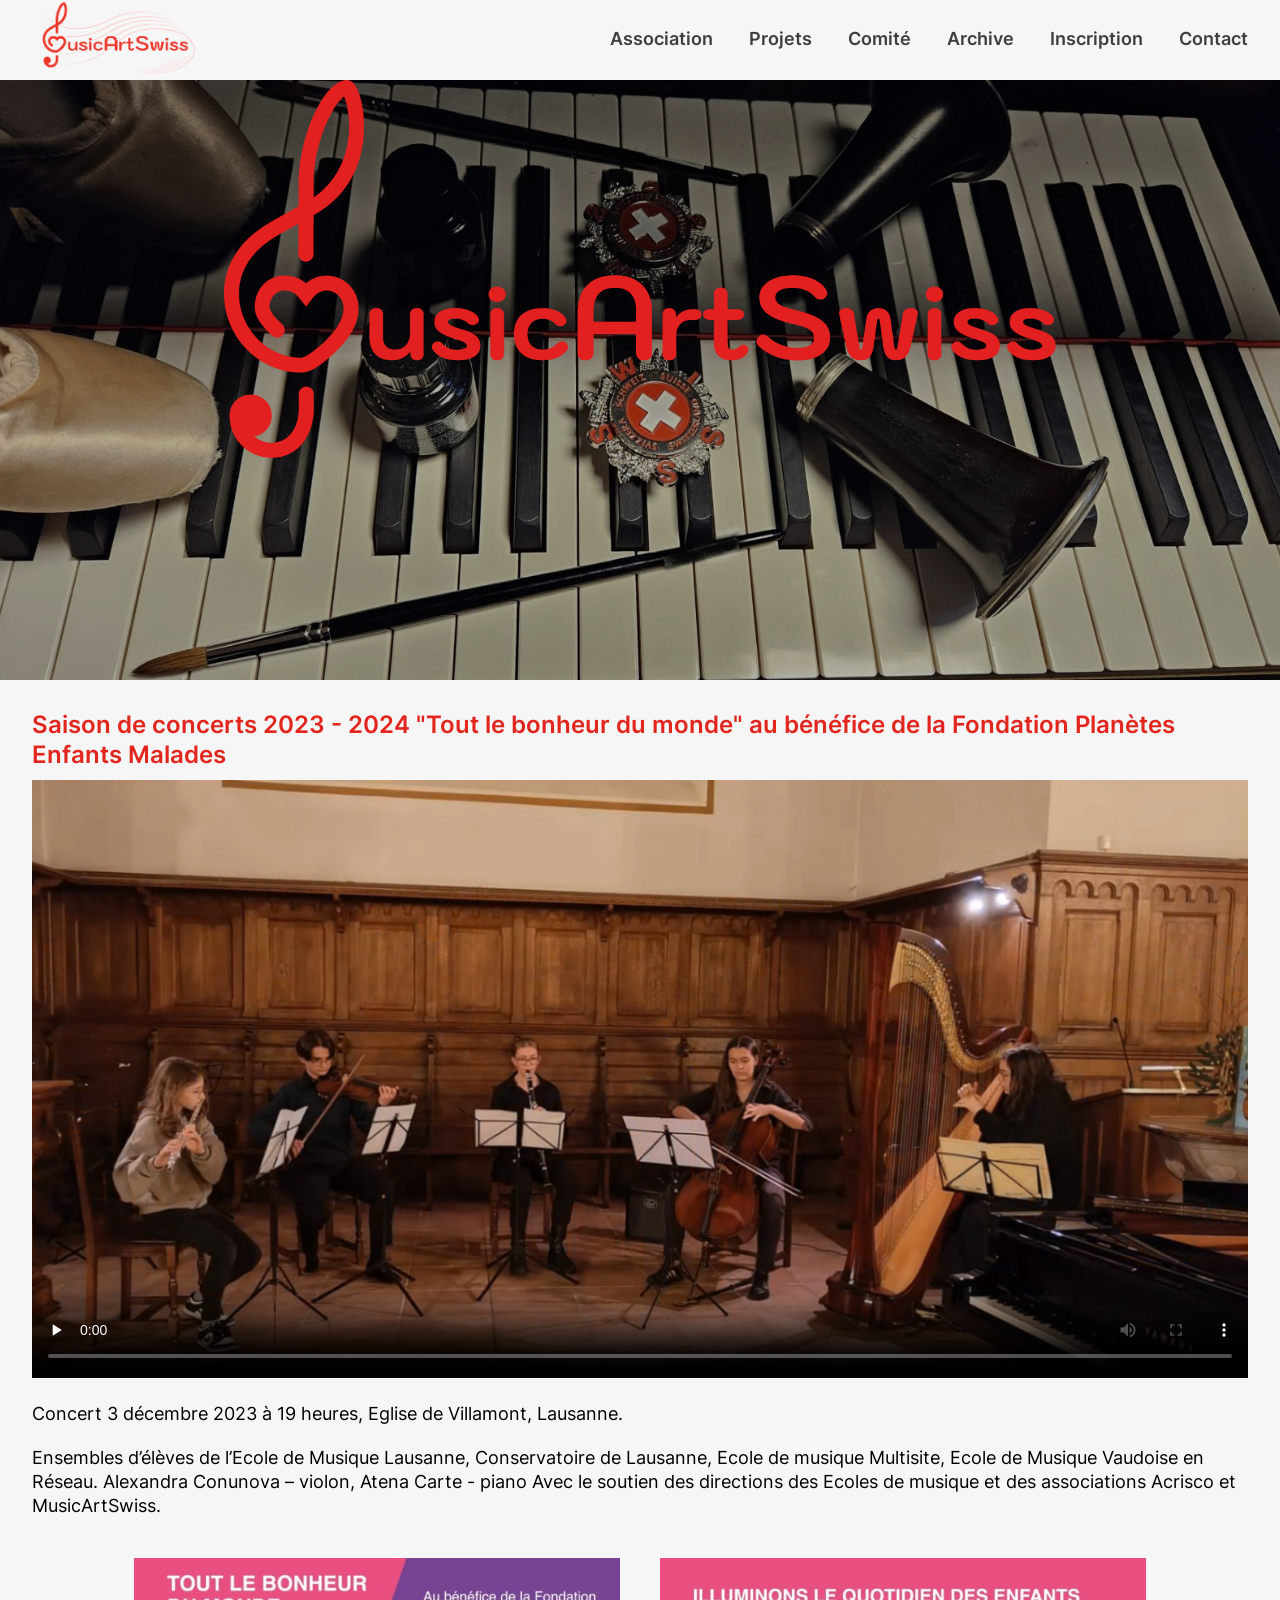
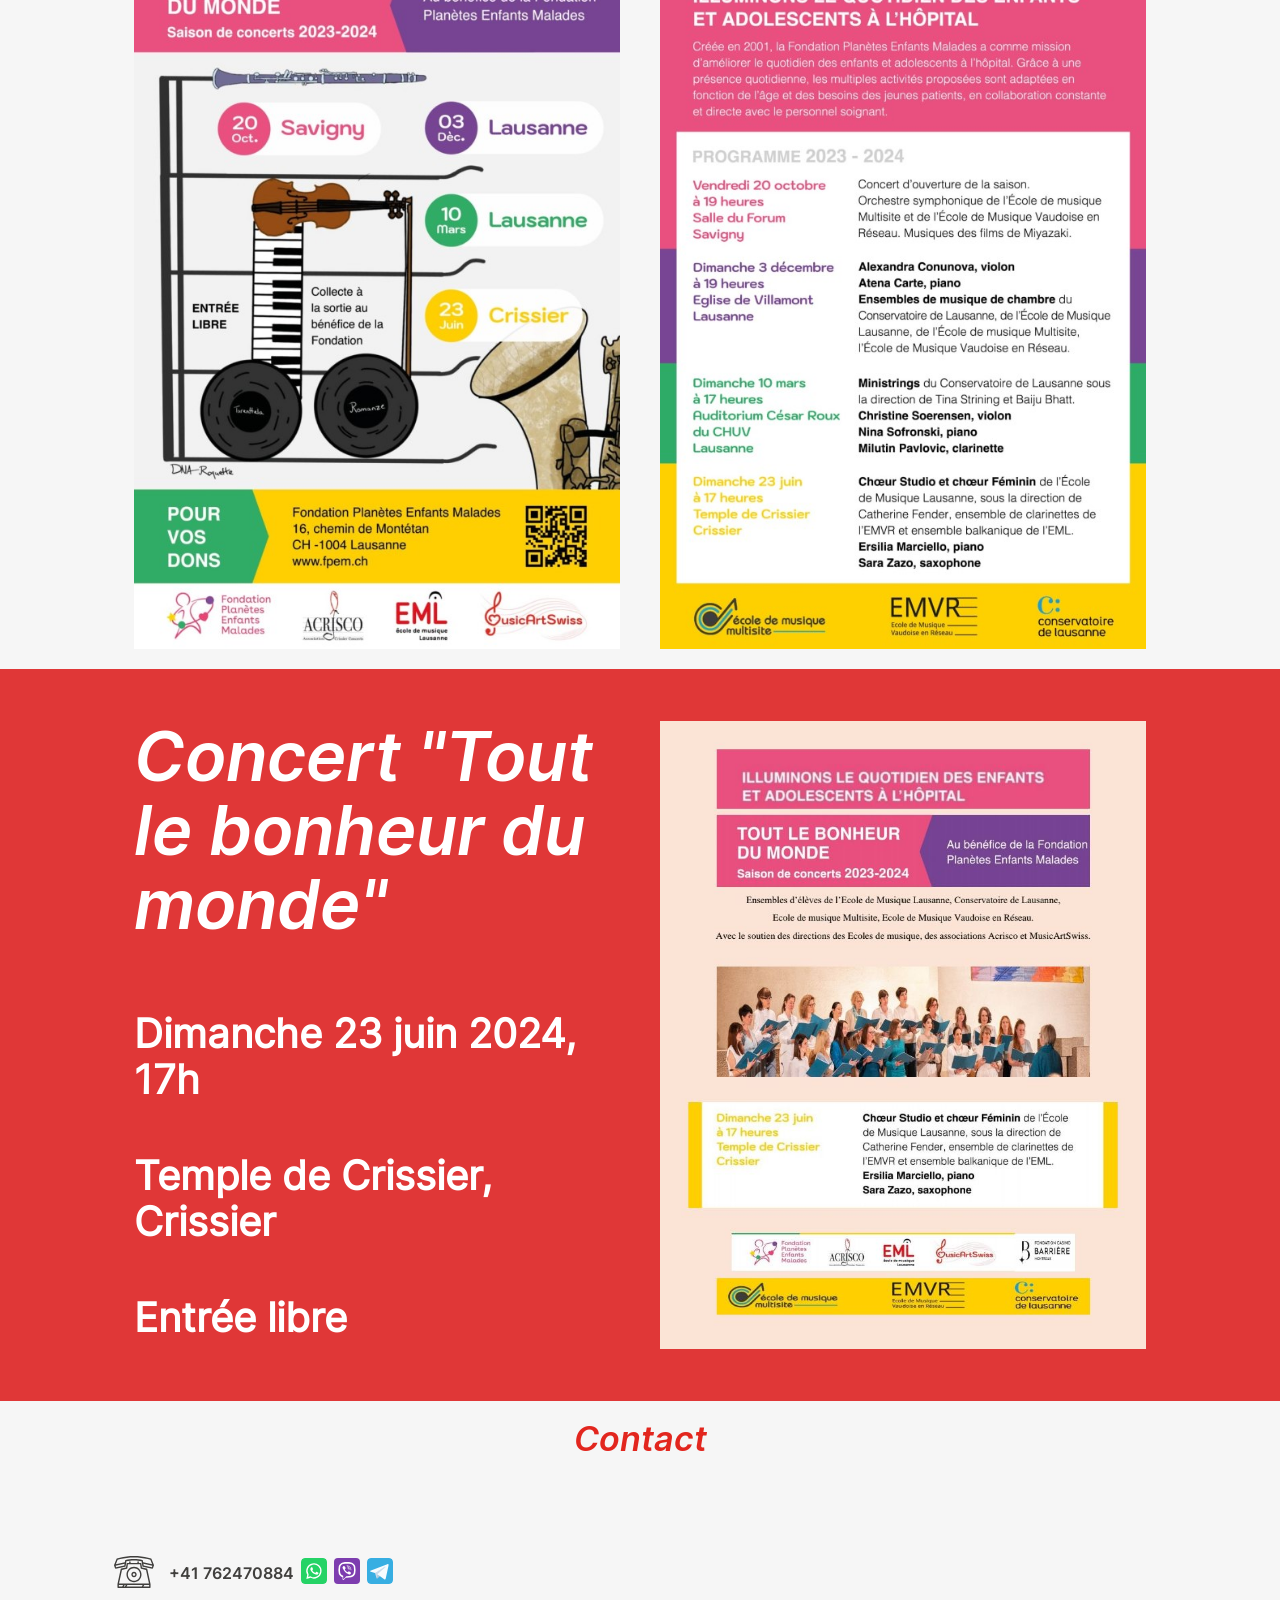
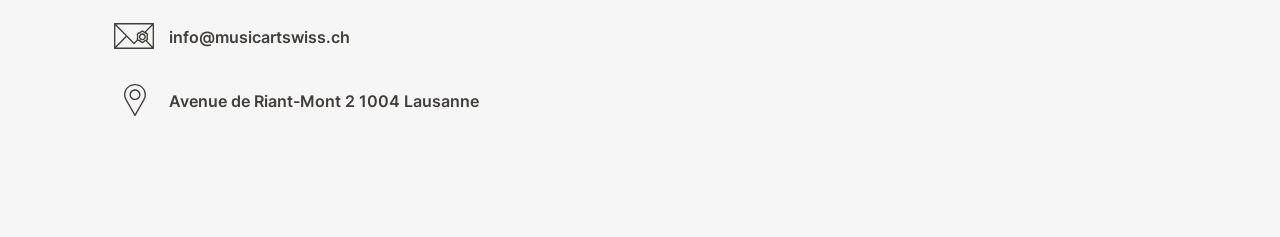
==== commit aae7f8ee: "change flyer on main page and add 2 flyers in projects" ====
--- a/index.html
+++ b/index.html
@@ -87,11 +87,11 @@
       <div class="wrapper">
         <div class="poster">
           <h2>Concert "Tout le bonheur du monde"</h2>
-          <p class="current__p">Dimanche 10 mars 2024, 17h</p>
-          <p class="current__p">Auditoire César Roux, CHUV, Lausanne</p>
+          <p class="current__p">Dimanche 23 juin 2024, 17h</p>
+          <p class="current__p">Temple de Crissier, Crissier</p>
           <p class="current__entrance">Entrée libre</p>
         </div>
-        <img src="assets/img/10_mars.jpg" width="40%" alt="Info about concert" loading="lazy">
+        <img src="assets/img/flyer5.jpg" width="40%" alt="Info about concert" loading="lazy">
       </div>
     </section>
     <section class="projects">
@@ -110,7 +110,12 @@
               <img src="assets/img/flyer2.jpg" width="40%" alt="Info about concerts" loading="lazy">
             </div>
           </li>
-          <li>Campus "Schola Musicae", du 1er au 6 juillet 2024, à Lausanne.  Semaine intensive d'apprentissage musical pour la jeunesse, organisée par l'Ecole de musique Lausanne (EML), avec la collaboration de MusicArtSwiss.</li>
+          <li>Campus "Schola Musicae", du 1er au 6 juillet 2024, à Lausanne.  Semaine intensive d'apprentissage musical pour la jeunesse, organisée par l'Ecole de musique Lausanne (EML), avec la collaboration de MusicArtSwiss.
+            <div class="flyer">
+              <img src="assets/img/flyer3.jpg" width="40%" alt="Info about concerts" loading="lazy">
+              <img src="assets/img/flyer4.jpg" width="40%" alt="Info about concerts" loading="lazy">
+            </div>
+          </li>
           <li>Camp "Éveil musical pour les enfants avec un handicap" à l' automne 2024.</li>
           <li>Masterclass de chants et d’instruments pendant toute l'année.</li>
         </ol>
@@ -167,7 +172,7 @@
     <section class="archive">
       <div class="wrapper">
         <h2>Projets culturels entre 2018 et 2023</h2>
-        <video preload="none" controls poster="assets/img/poster3.jpg">
+        <video preload="none" controls poster="assets/img/poster2.png">
           <source src="assets/video/projets2018-2023merci.mp4">
         </video>
         <h4>Organisation de différents projets culturels entre 2018 et 2023:</h4>
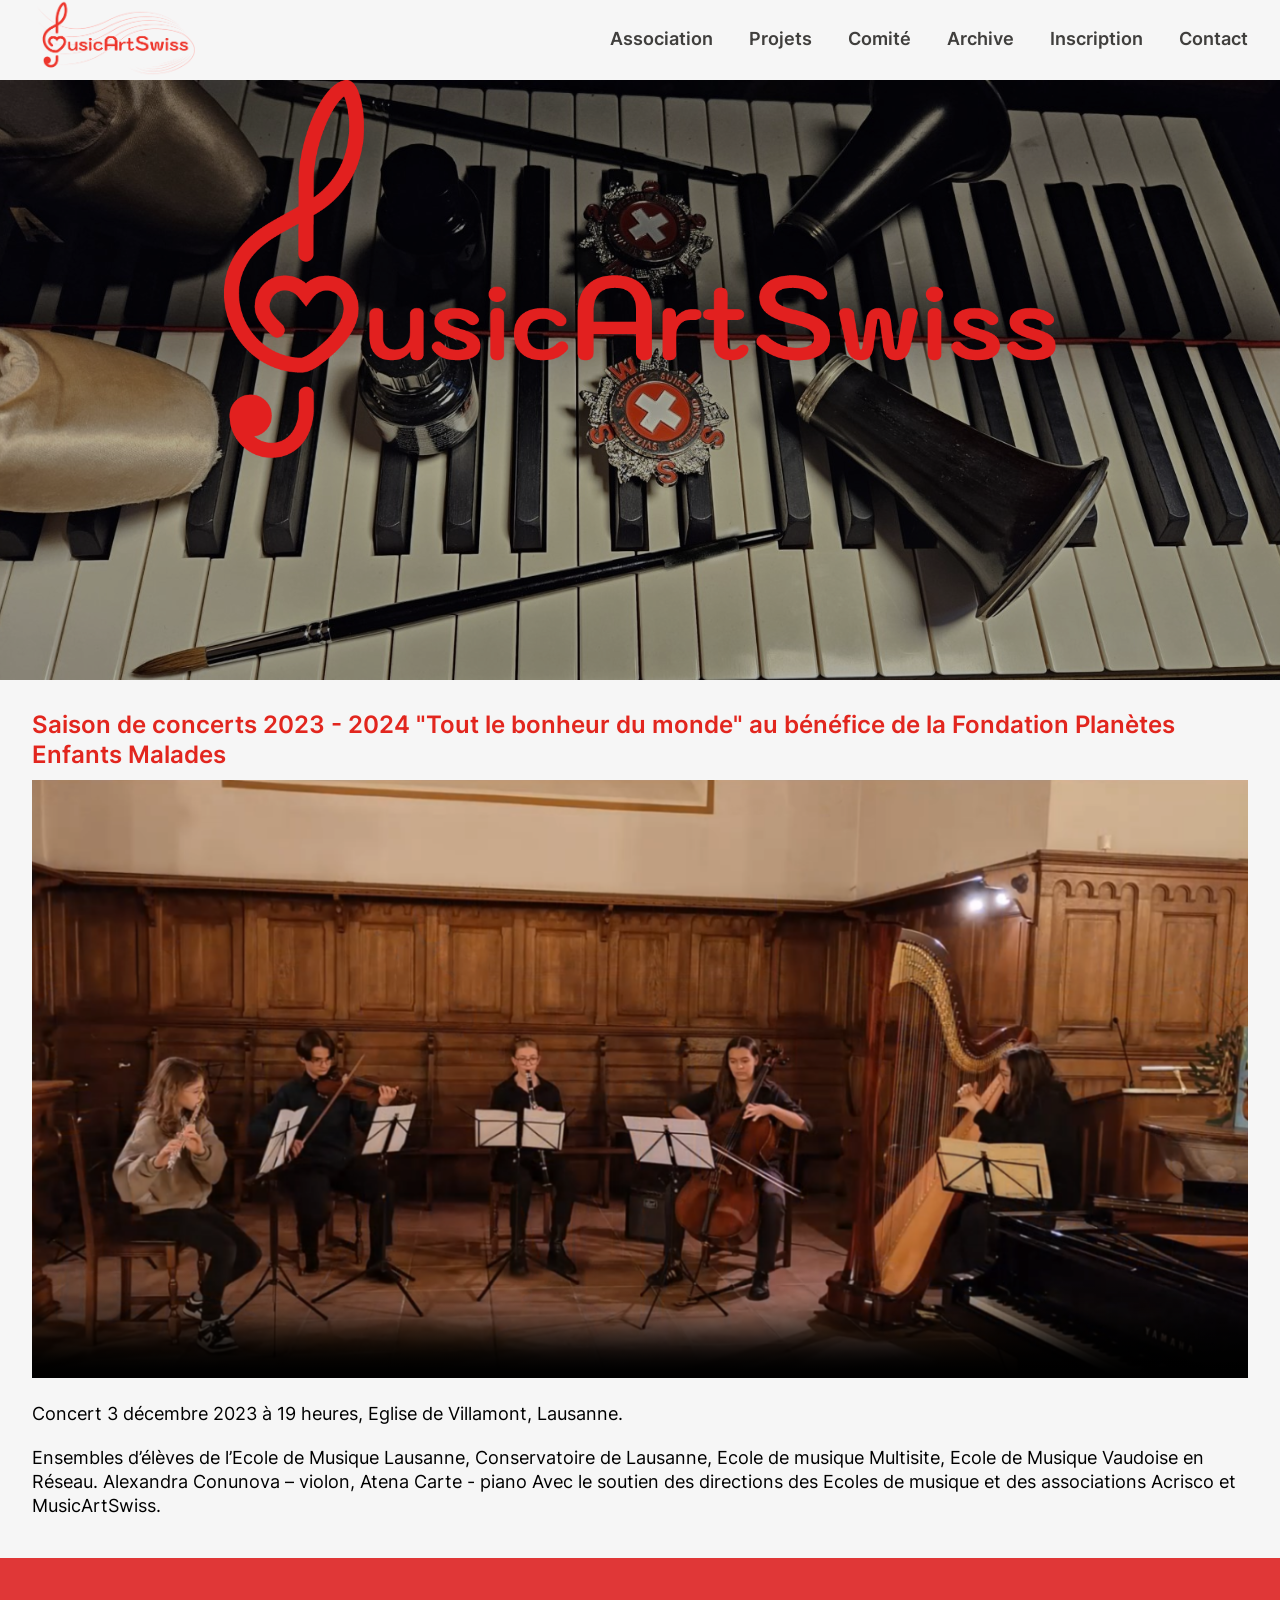
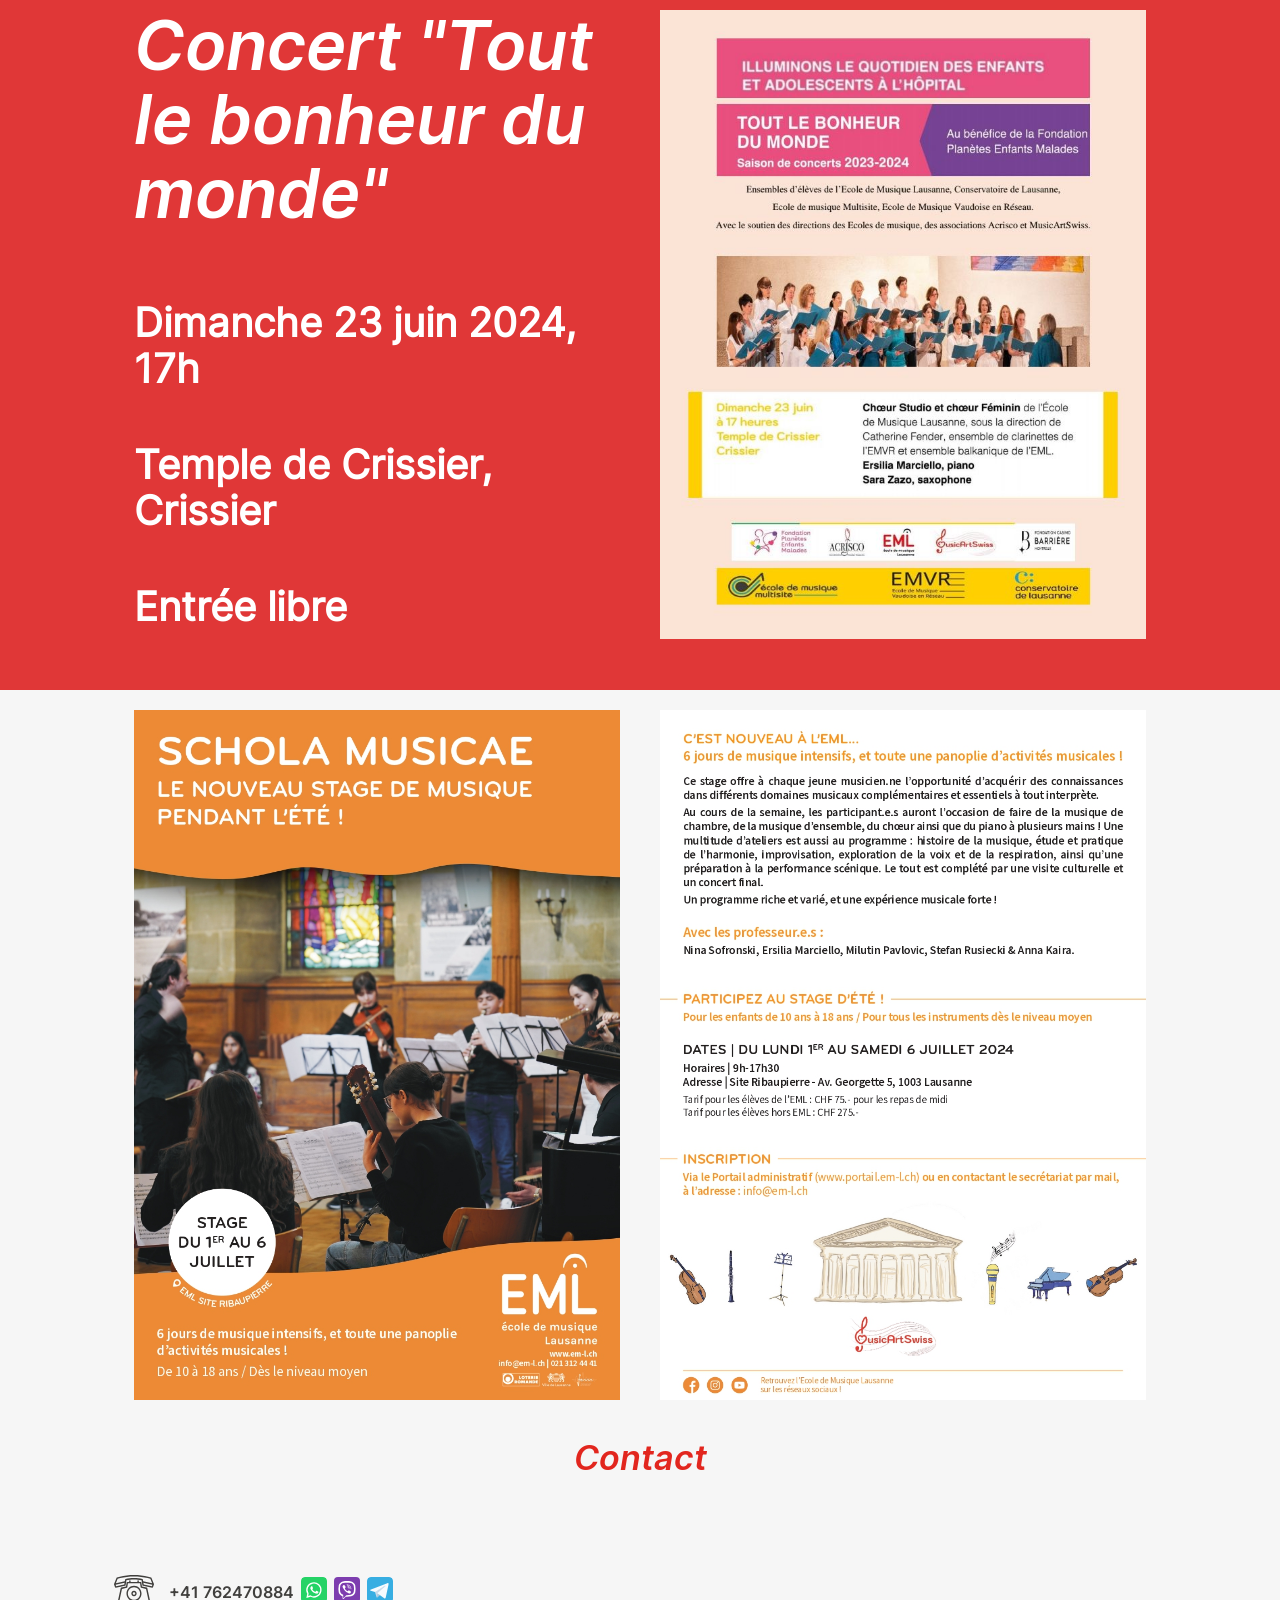
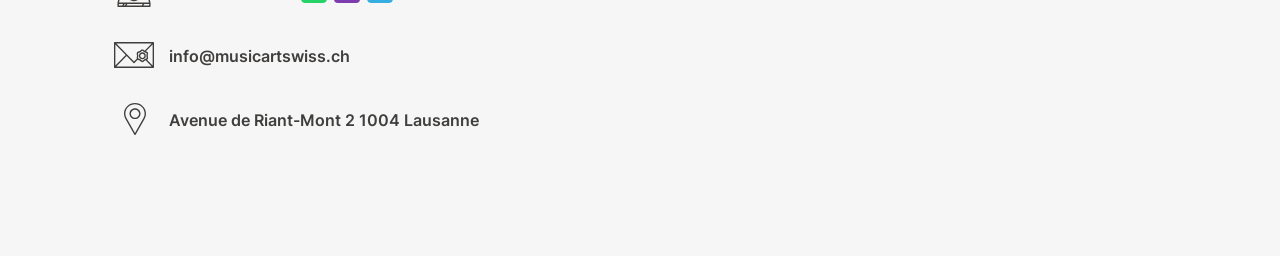
==== commit e57a26f6: "fix: change flyers on main page" ====
--- a/index.html
+++ b/index.html
@@ -77,12 +77,12 @@
         Avec le soutien des directions des Ecoles de musique et des associations Acrisco et MusicArtSwiss.</p>
       </div>
     </section>
-    <section>
+    <!-- <section>
       <div class="wrapper flyer active">
-        <img src="assets/img/flyer1.jpg" width="40%" alt="Info about concerts" loading="lazy">
-        <img src="assets/img/flyer2.jpg" width="40%" alt="Info about concerts" loading="lazy">
-      </div>
-    </section>
+        <img src="assets/img/flyer3.jpg" width="40%" alt="Info about concerts" loading="lazy">
+        <img src="assets/img/flyer4.jpg" width="40%" alt="Info about concerts" loading="lazy">
+      </div>
+    </section> -->
     <section class="current active">
       <div class="wrapper">
         <div class="poster">
@@ -92,6 +92,12 @@
           <p class="current__entrance">Entrée libre</p>
         </div>
         <img src="assets/img/flyer5.jpg" width="40%" alt="Info about concert" loading="lazy">
+      </div>
+    </section>
+    <section>
+      <div class="wrapper flyer active">
+        <img src="assets/img/flyer3.jpg" width="40%" alt="Info about concerts" loading="lazy">
+        <img src="assets/img/flyer4.jpg" width="40%" alt="Info about concerts" loading="lazy">
       </div>
     </section>
     <section class="projects">
--- a/css/main.css
+++ b/css/main.css
@@ -530,6 +530,7 @@
   display: none;
   justify-content: center;
   gap: 40px;
+  margin-top: 20px;
   margin-bottom: 20px;
 }
 @media (max-width: 1200px) {
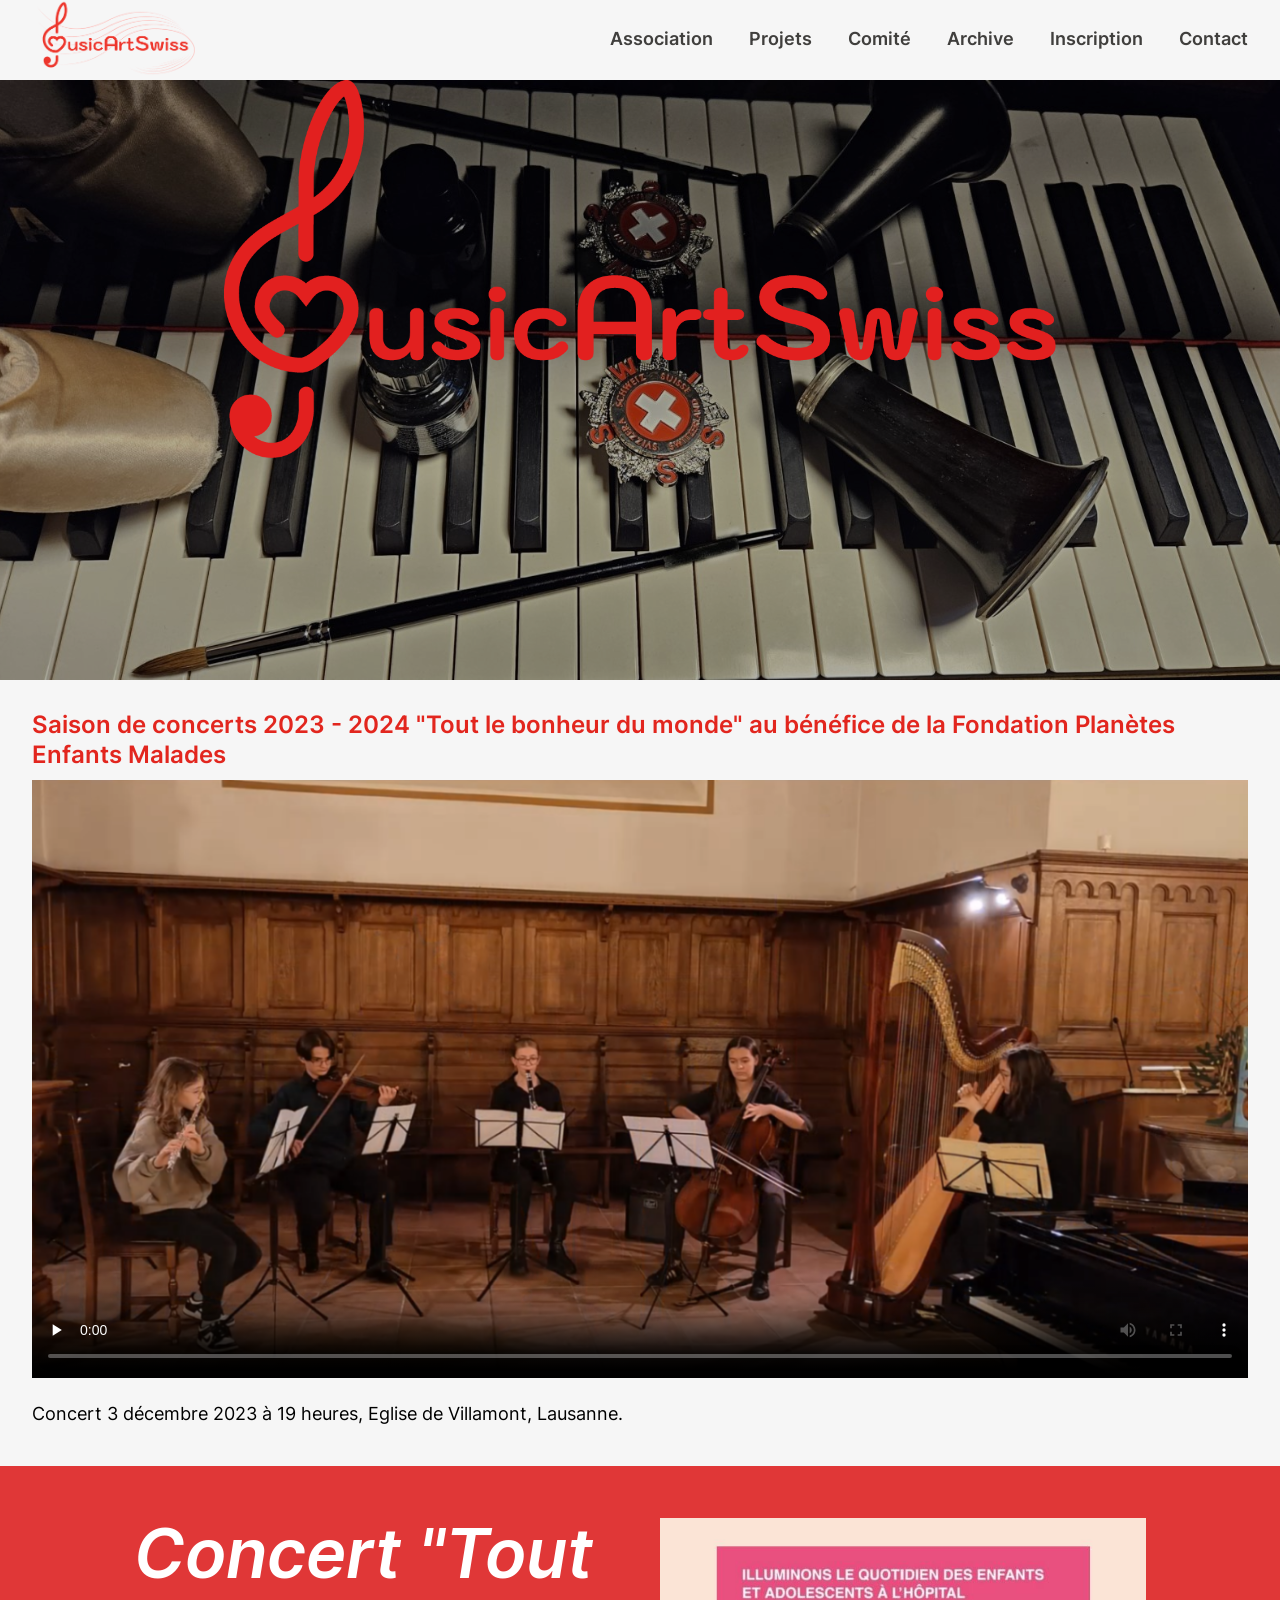
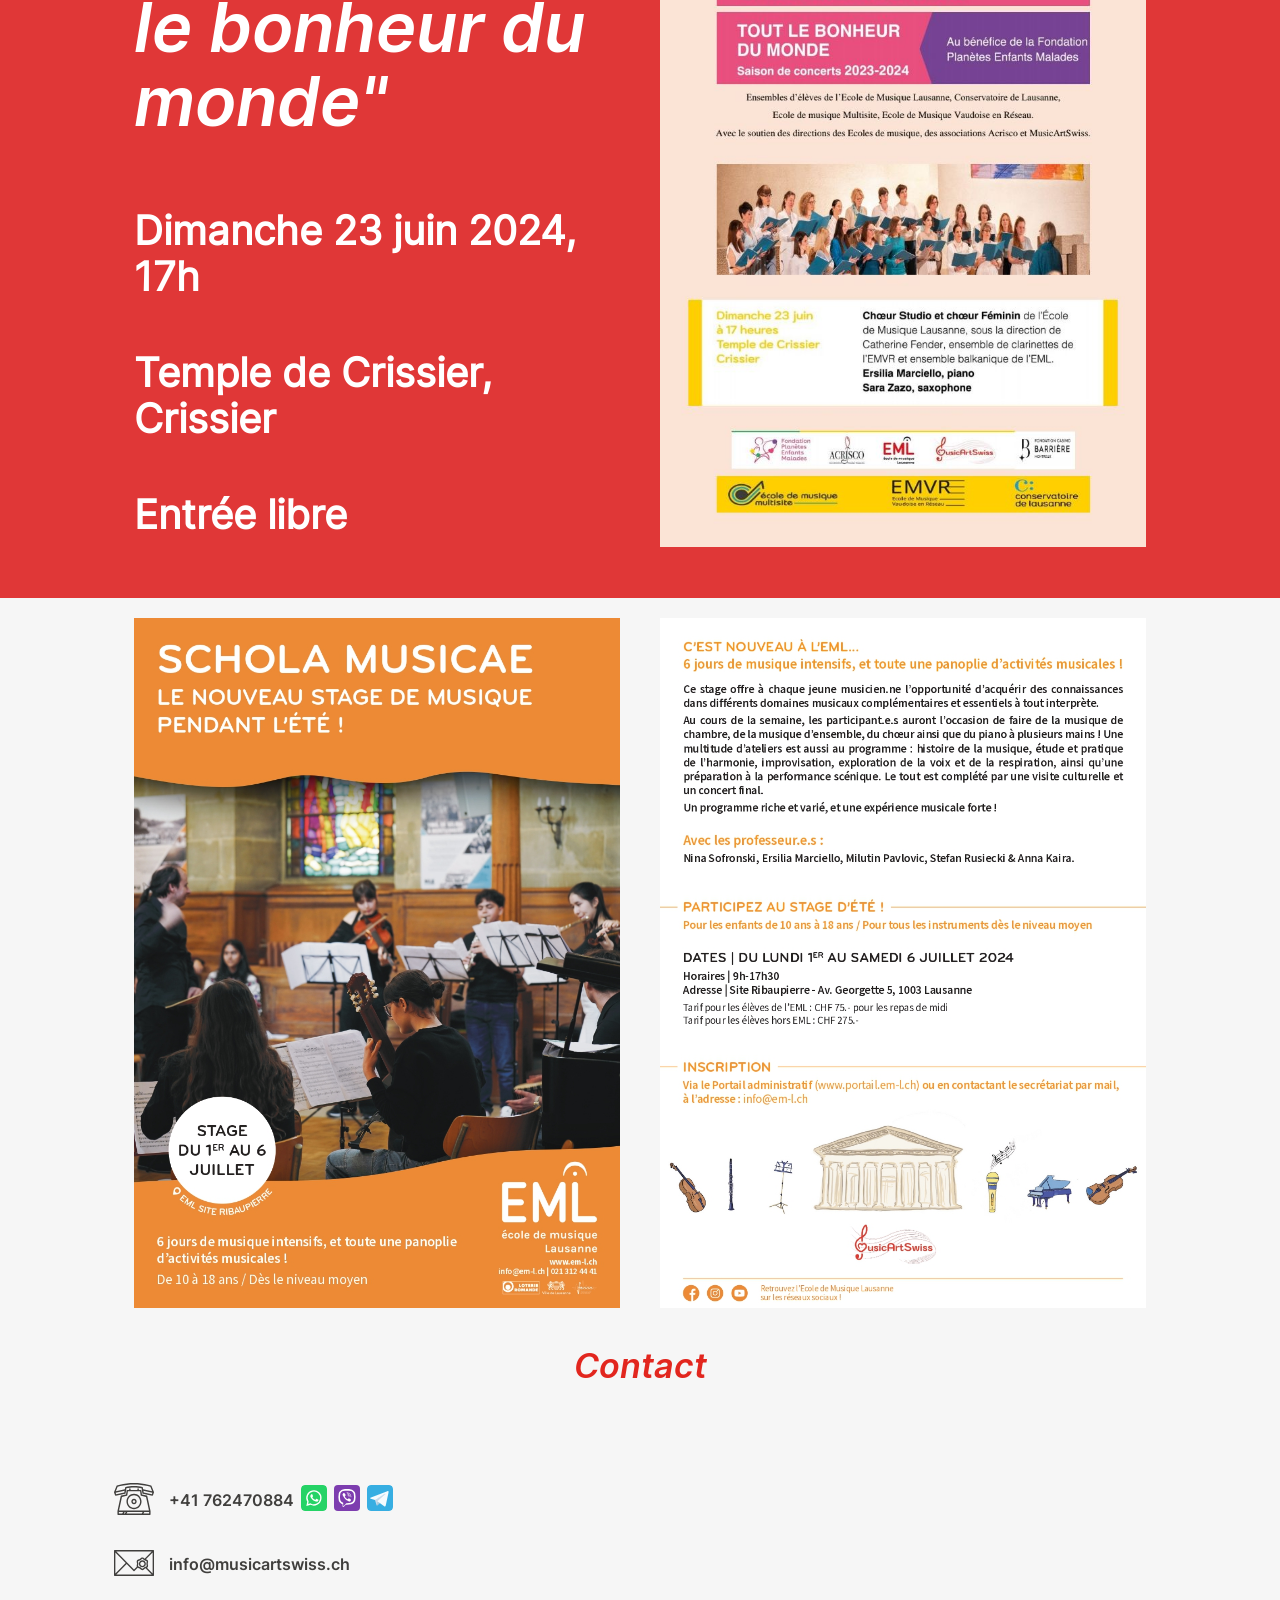
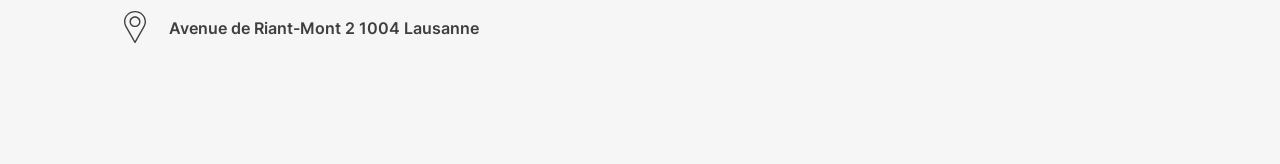
==== commit 6887e529: "fix: remove text under video" ====
--- a/index.html
+++ b/index.html
@@ -73,8 +73,6 @@
           <source src="assets/video/tout le bonheur du monde.mp4">
         </video>
         <p>Concert 3 décembre 2023 à 19 heures, Eglise de Villamont, Lausanne.</p>
-        <p>Ensembles d’élèves de l’Ecole de Musique Lausanne, Conservatoire de Lausanne, Ecole de musique Multisite, Ecole de Musique Vaudoise en Réseau. Alexandra Conunova – violon, Atena Carte - piano
-        Avec le soutien des directions des Ecoles de musique et des associations Acrisco et MusicArtSwiss.</p>
       </div>
     </section>
     <!-- <section>
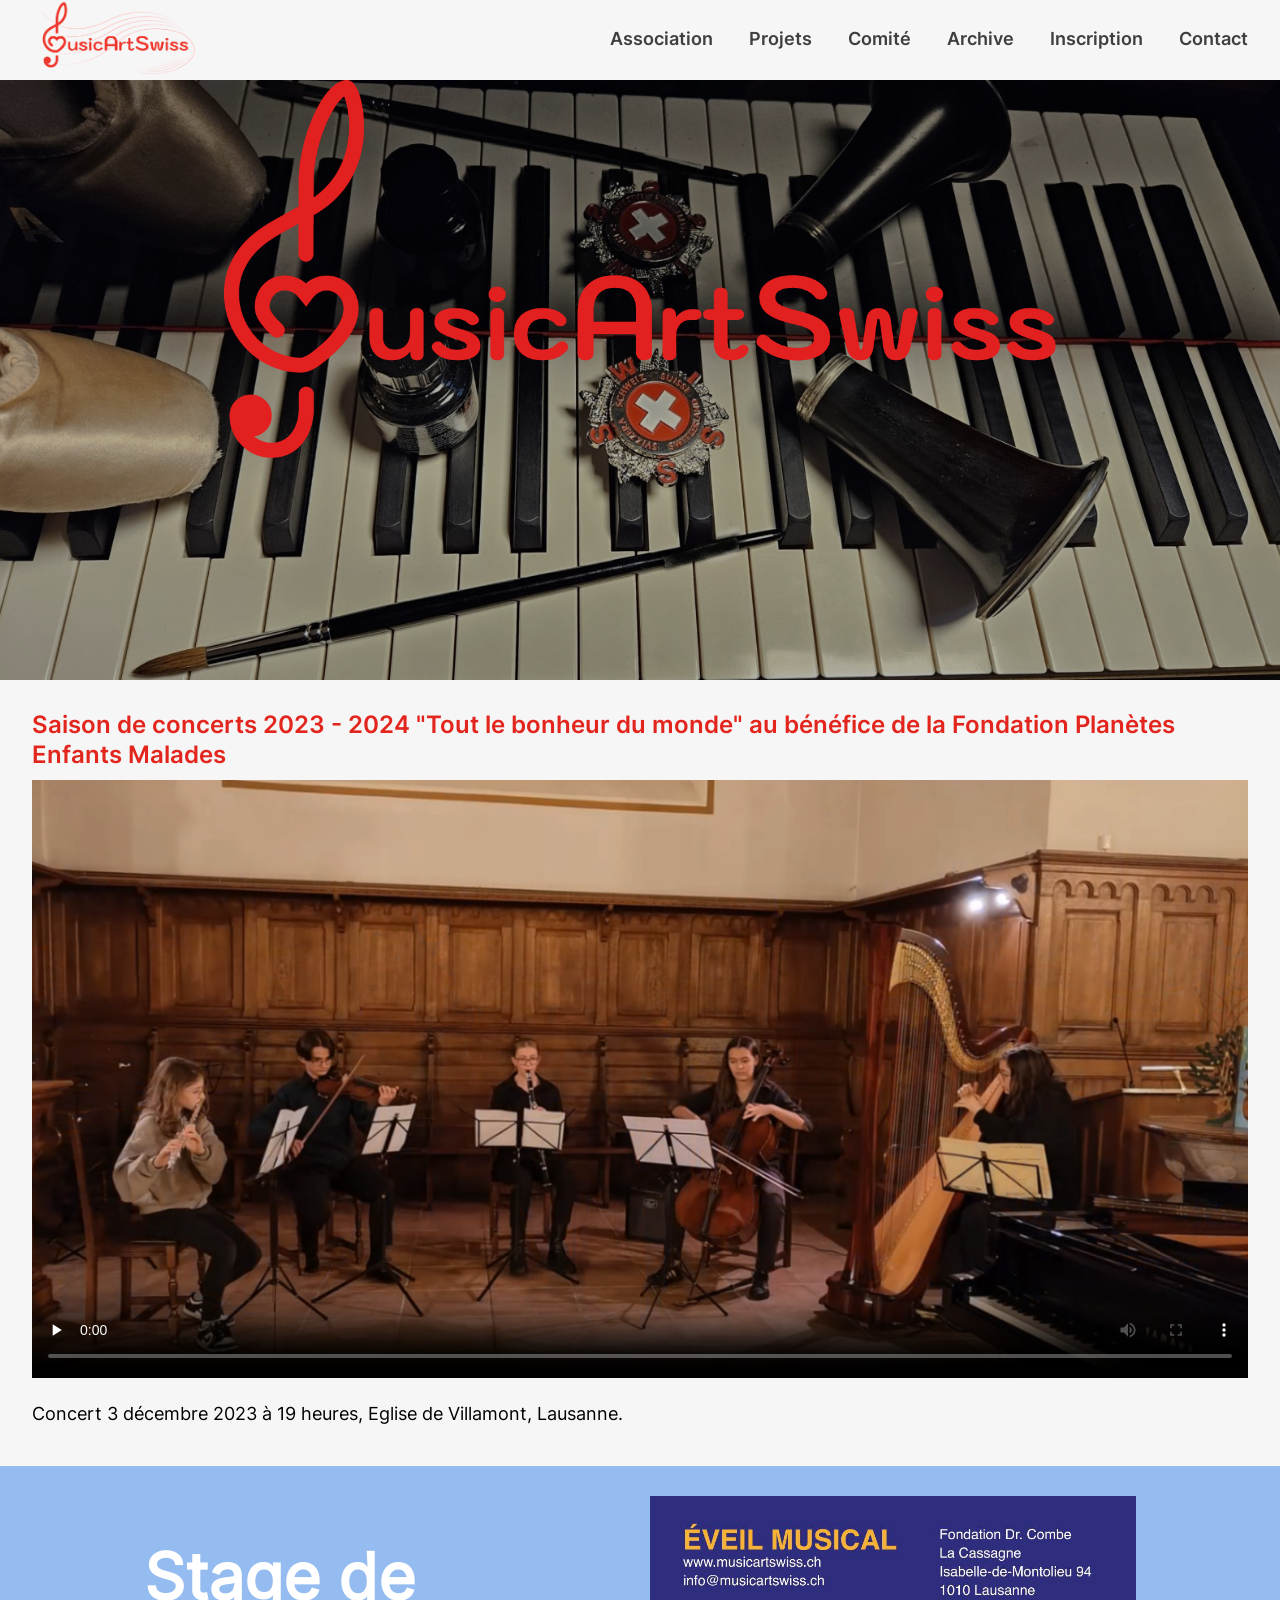
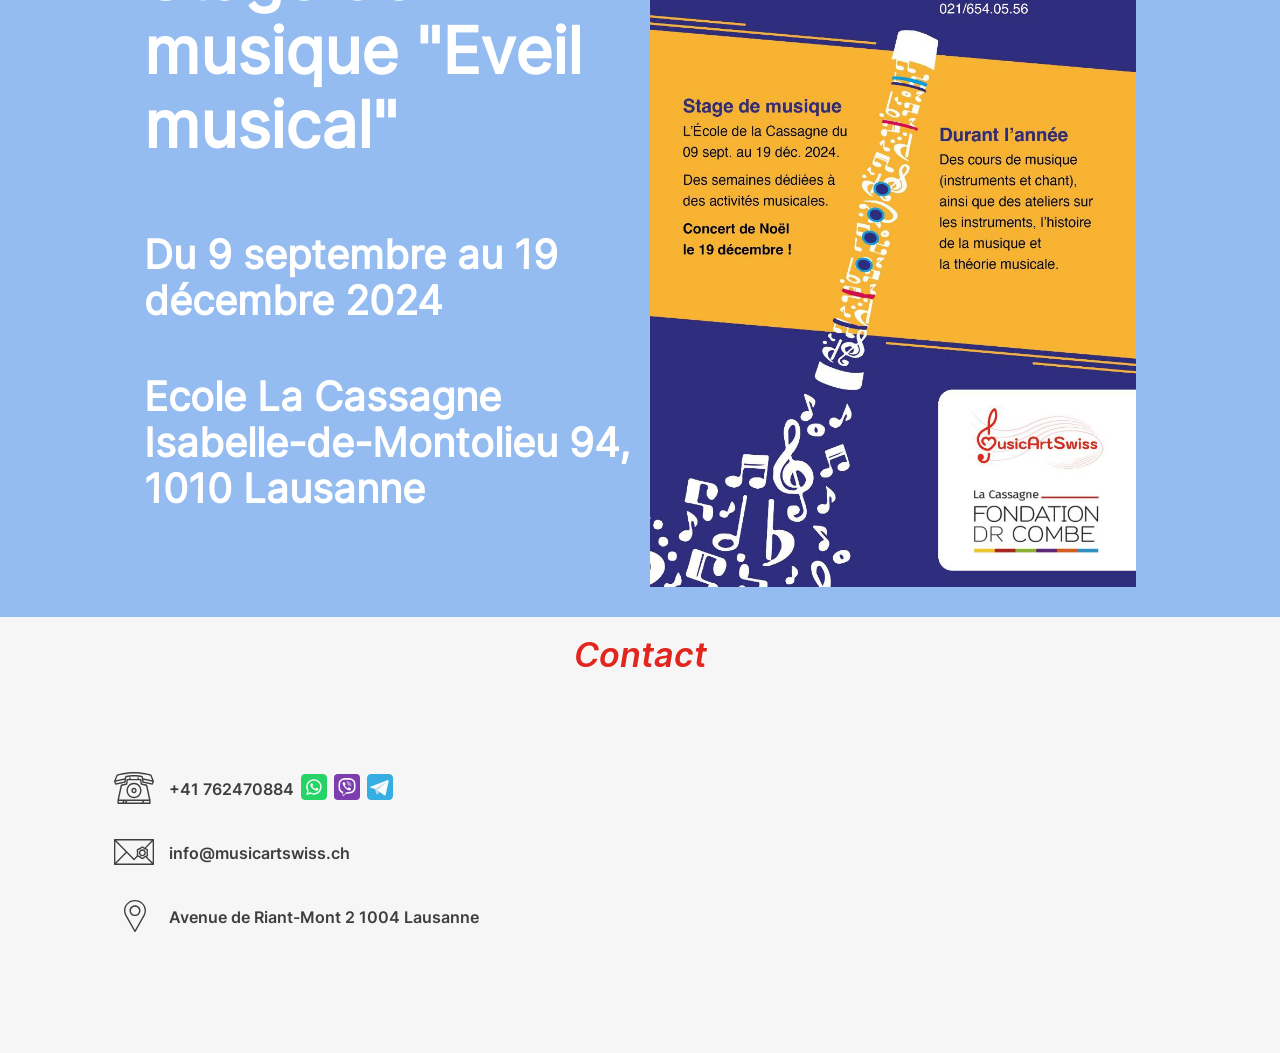
==== commit 83577cce: "feat: change flyer in current section" ====
--- a/index.html
+++ b/index.html
@@ -84,20 +84,19 @@
     <section class="current active">
       <div class="wrapper">
         <div class="poster">
-          <h2>Concert "Tout le bonheur du monde"</h2>
-          <p class="current__p">Dimanche 23 juin 2024, 17h</p>
-          <p class="current__p">Temple de Crissier, Crissier</p>
-          <p class="current__entrance">Entrée libre</p>
-        </div>
-        <img src="assets/img/flyer5.jpg" width="40%" alt="Info about concert" loading="lazy">
-      </div>
-    </section>
-    <section>
+          <h2>Stage de musique "Eveil musical"</h2>
+          <p class="current__p">Du 9 septembre au 19 décembre 2024</p>
+          <p class="current__p">Ecole La Cassagne<br>Isabelle-de-Montolieu 94, 1010 Lausanne</p>
+        </div>
+        <img src="assets/img/flyer6.jpg" width="40%" alt="Info about concert" loading="lazy">
+      </div>
+    </section>
+    <!-- <section>
       <div class="wrapper flyer active">
         <img src="assets/img/flyer3.jpg" width="40%" alt="Info about concerts" loading="lazy">
         <img src="assets/img/flyer4.jpg" width="40%" alt="Info about concerts" loading="lazy">
       </div>
-    </section>
+    </section> -->
     <section class="projects">
       <div class="wrapper">
         <h2>Projets et évènements 2024</h2>
--- a/css/main.css
+++ b/css/main.css
@@ -386,14 +386,16 @@
 
 .current {
   display: none;
-  background-color: #E03737;
+  /*background-color: #E03737;*/
+  background-color: #94bcf1;
+  /*background-color: #f5f579;*/
   padding: 30px 0;
 }
 .current .wrapper {
   display: flex;
   justify-content: center;
   align-items: center;
-  gap: 40px;
+  gap: 20px;
 }
 @media (max-width: 660px) {
   .current .wrapper {
@@ -404,7 +406,7 @@
 .current h2 {
   margin: 20px 0 70px auto;
   color: #ffffff;
-  font: 600 68px/74px "Inter Italic";
+  font: 600 64px/74px "Inter Regular";
   text-align: start;
 }
 @media (max-width: 1090px) {
@@ -452,7 +454,9 @@
 }
 @media (max-width: 660px) {
   .current p {
-    max-width: 400px;
+    max-width: 500px;
+    margin: 20px auto;
+    text-align: center;
   }
 }
 @media (max-width: 410px) {
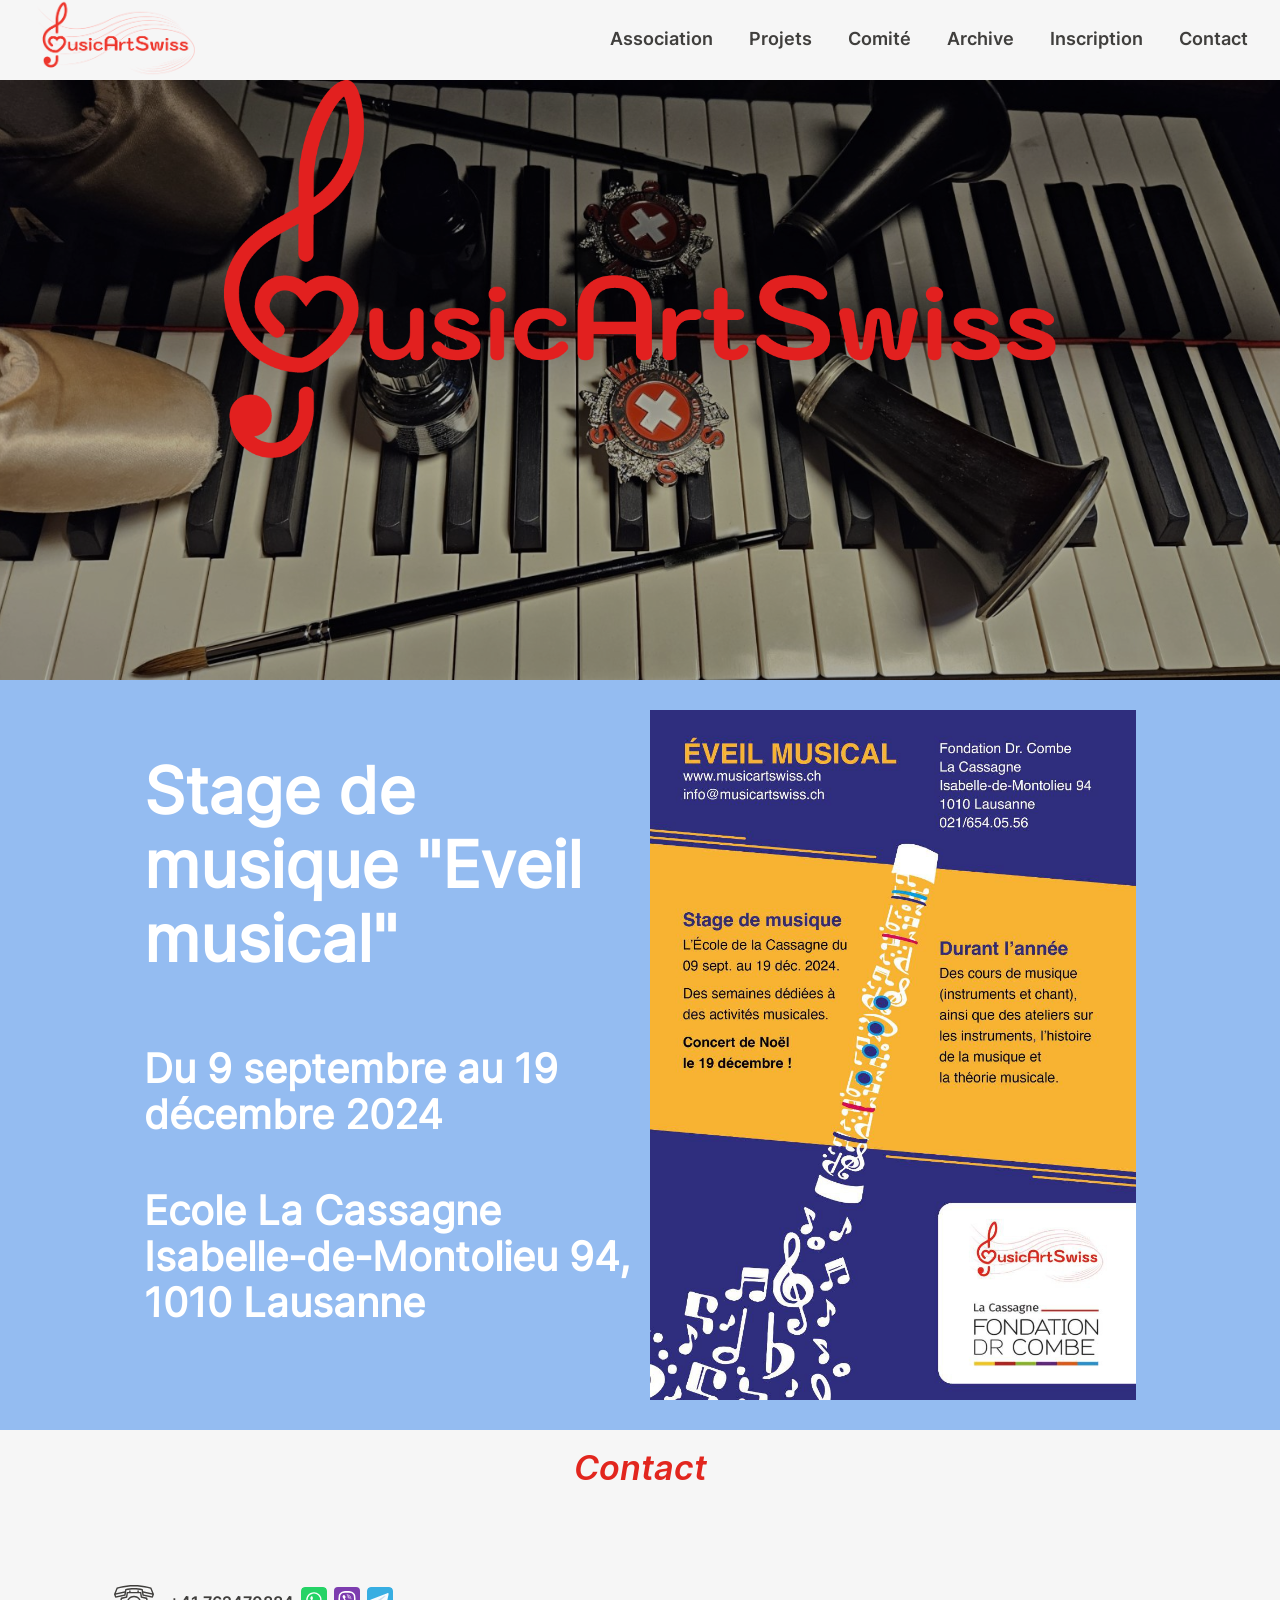
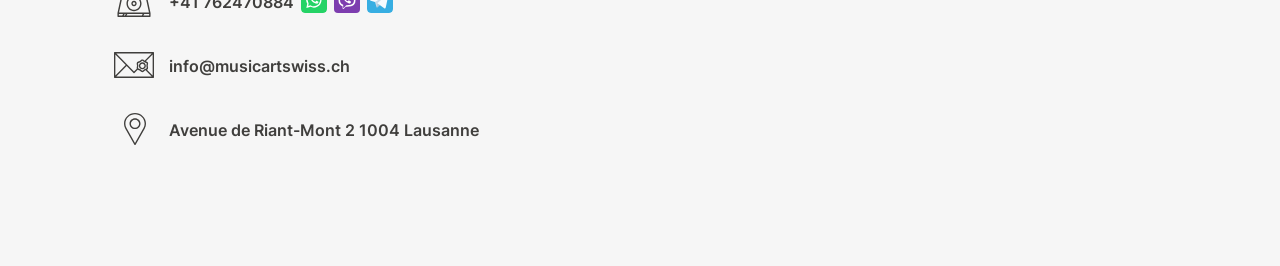
==== commit 8baa9265: "feat: move video in archive" ====
--- a/index.html
+++ b/index.html
@@ -66,15 +66,6 @@
         </div>
       </div>
     </section>
-    <section class="video active">
-      <div class="wrapper">
-        <h3>Saison de concerts 2023 - 2024 "Tout le bonheur du monde" au bénéfice de la Fondation Planètes Enfants Malades</h2>
-        <video preload="none" width="100%" height="100%" controls poster="assets/img/poster.png">
-          <source src="assets/video/tout le bonheur du monde.mp4">
-        </video>
-        <p>Concert 3 décembre 2023 à 19 heures, Eglise de Villamont, Lausanne.</p>
-      </div>
-    </section>
     <!-- <section>
       <div class="wrapper flyer active">
         <img src="assets/img/flyer3.jpg" width="40%" alt="Info about concerts" loading="lazy">
@@ -91,12 +82,6 @@
         <img src="assets/img/flyer6.jpg" width="40%" alt="Info about concert" loading="lazy">
       </div>
     </section>
-    <!-- <section>
-      <div class="wrapper flyer active">
-        <img src="assets/img/flyer3.jpg" width="40%" alt="Info about concerts" loading="lazy">
-        <img src="assets/img/flyer4.jpg" width="40%" alt="Info about concerts" loading="lazy">
-      </div>
-    </section> -->
     <section class="projects">
       <div class="wrapper">
         <h2>Projets et évènements 2024</h2>
@@ -119,7 +104,11 @@
               <img src="assets/img/flyer4.jpg" width="40%" alt="Info about concerts" loading="lazy">
             </div>
           </li>
-          <li>Camp "Éveil musical pour les enfants avec un handicap" à l' automne 2024.</li>
+          <li>Camp "Éveil musical pour les enfants avec un handicap" à l' automne 2024.
+            <div class="flyer">
+              <img src="assets/img/flyer6.jpg" width="40%" alt="Info about concerts" loading="lazy">
+            </div>
+          </li>
           <li>Masterclass de chants et d’instruments pendant toute l'année.</li>
         </ol>
       </div>
@@ -175,6 +164,11 @@
     <section class="archive">
       <div class="wrapper">
         <h2>Projets culturels entre 2018 et 2023</h2>
+        <h3>Saison de concerts 2023 - 2024 "Tout le bonheur du monde" au bénéfice de la Fondation Planètes Enfants Malades</h2>
+          <video preload="none" width="100%" height="100%" controls poster="assets/img/poster.png">
+            <source src="assets/video/tout le bonheur du monde.mp4">
+          </video>
+          <p>Concert 3 décembre 2023 à 19 heures, Eglise de Villamont, Lausanne.</p>
         <video preload="none" controls poster="assets/img/poster2.png">
           <source src="assets/video/projets2018-2023merci.mp4">
         </video>
--- a/css/main.css
+++ b/css/main.css
@@ -347,7 +347,7 @@
 }
 
 h3 {
-  margin-bottom: 20px;
+  margin: 20px 0;
   font: 600 24px/30px "Inter Semibold";
   color: #403F3D;
 }
@@ -795,8 +795,7 @@
 }
 .archive video {
   display: block;
-  max-width: 1300px;
-  max-width: 90%;
+  width: 880px;
   max-height: 90vh;
   margin: 20px auto 0;
   cursor: pointer;
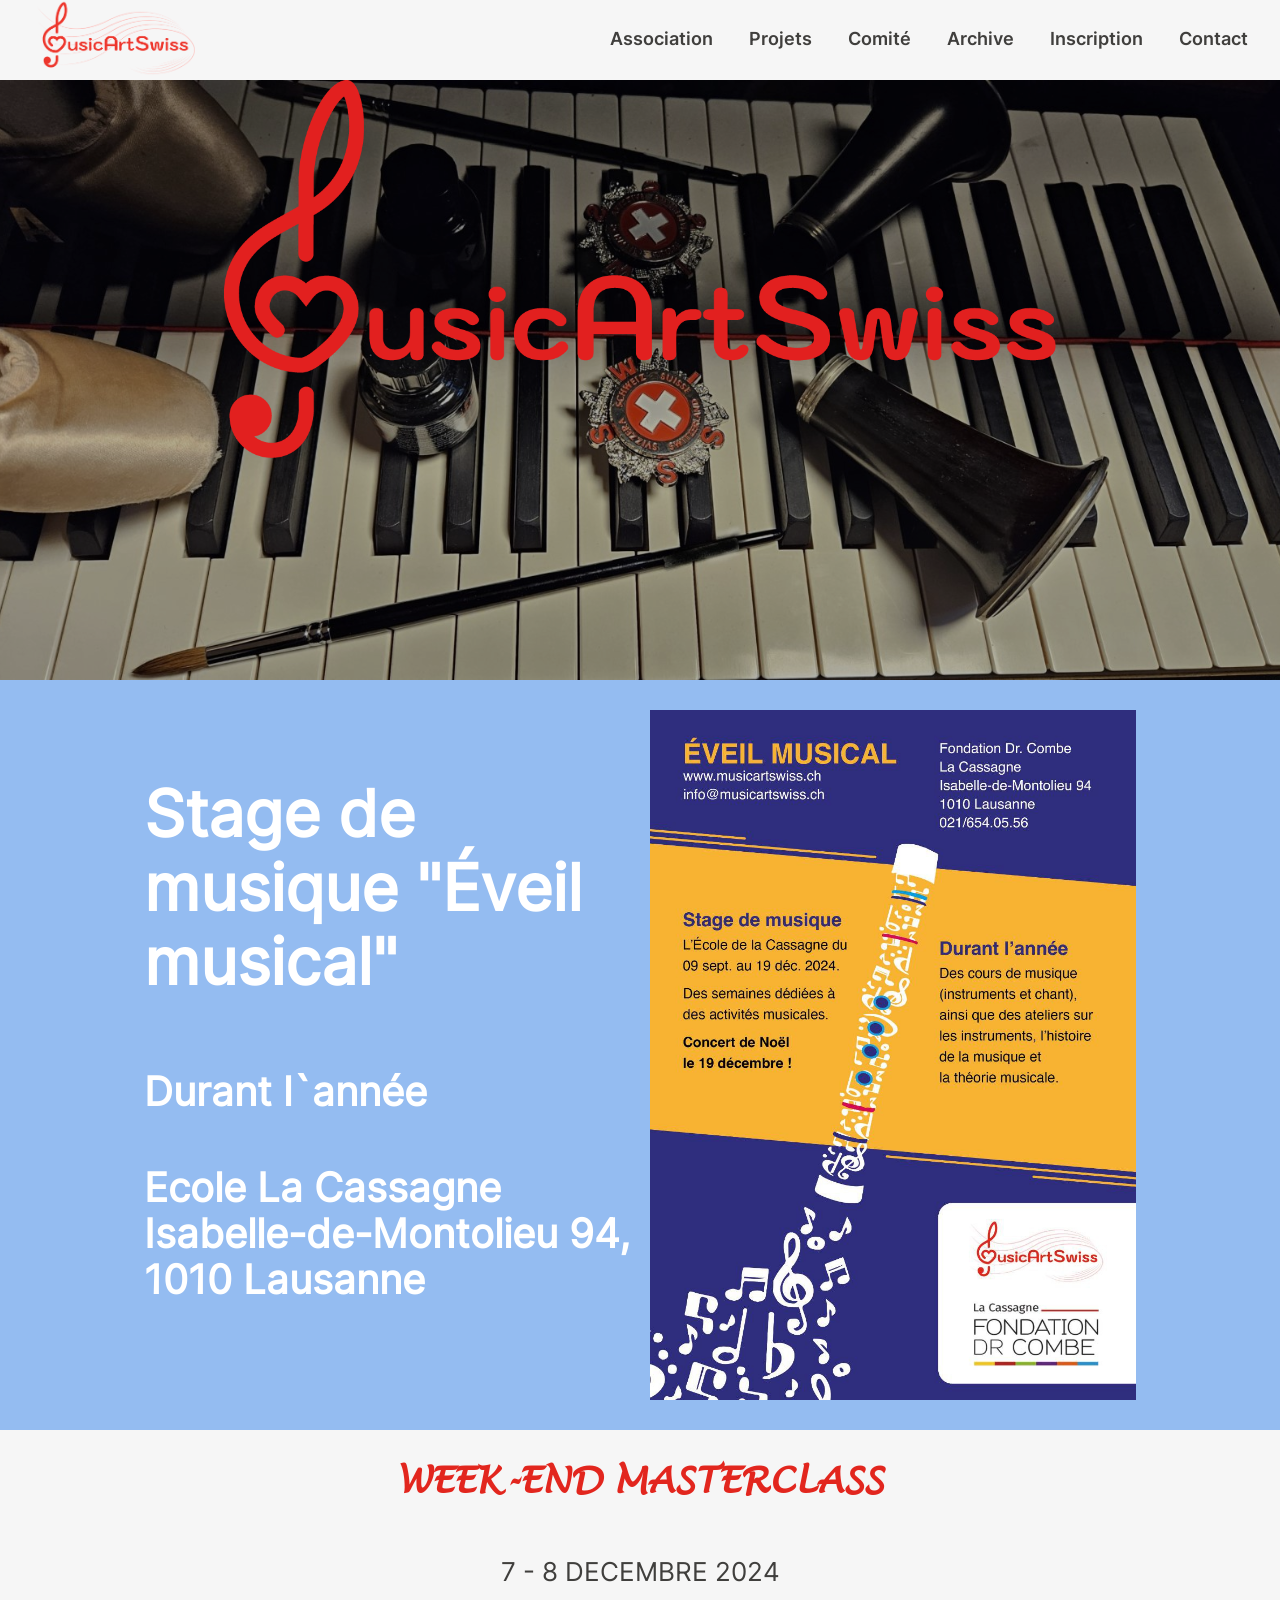
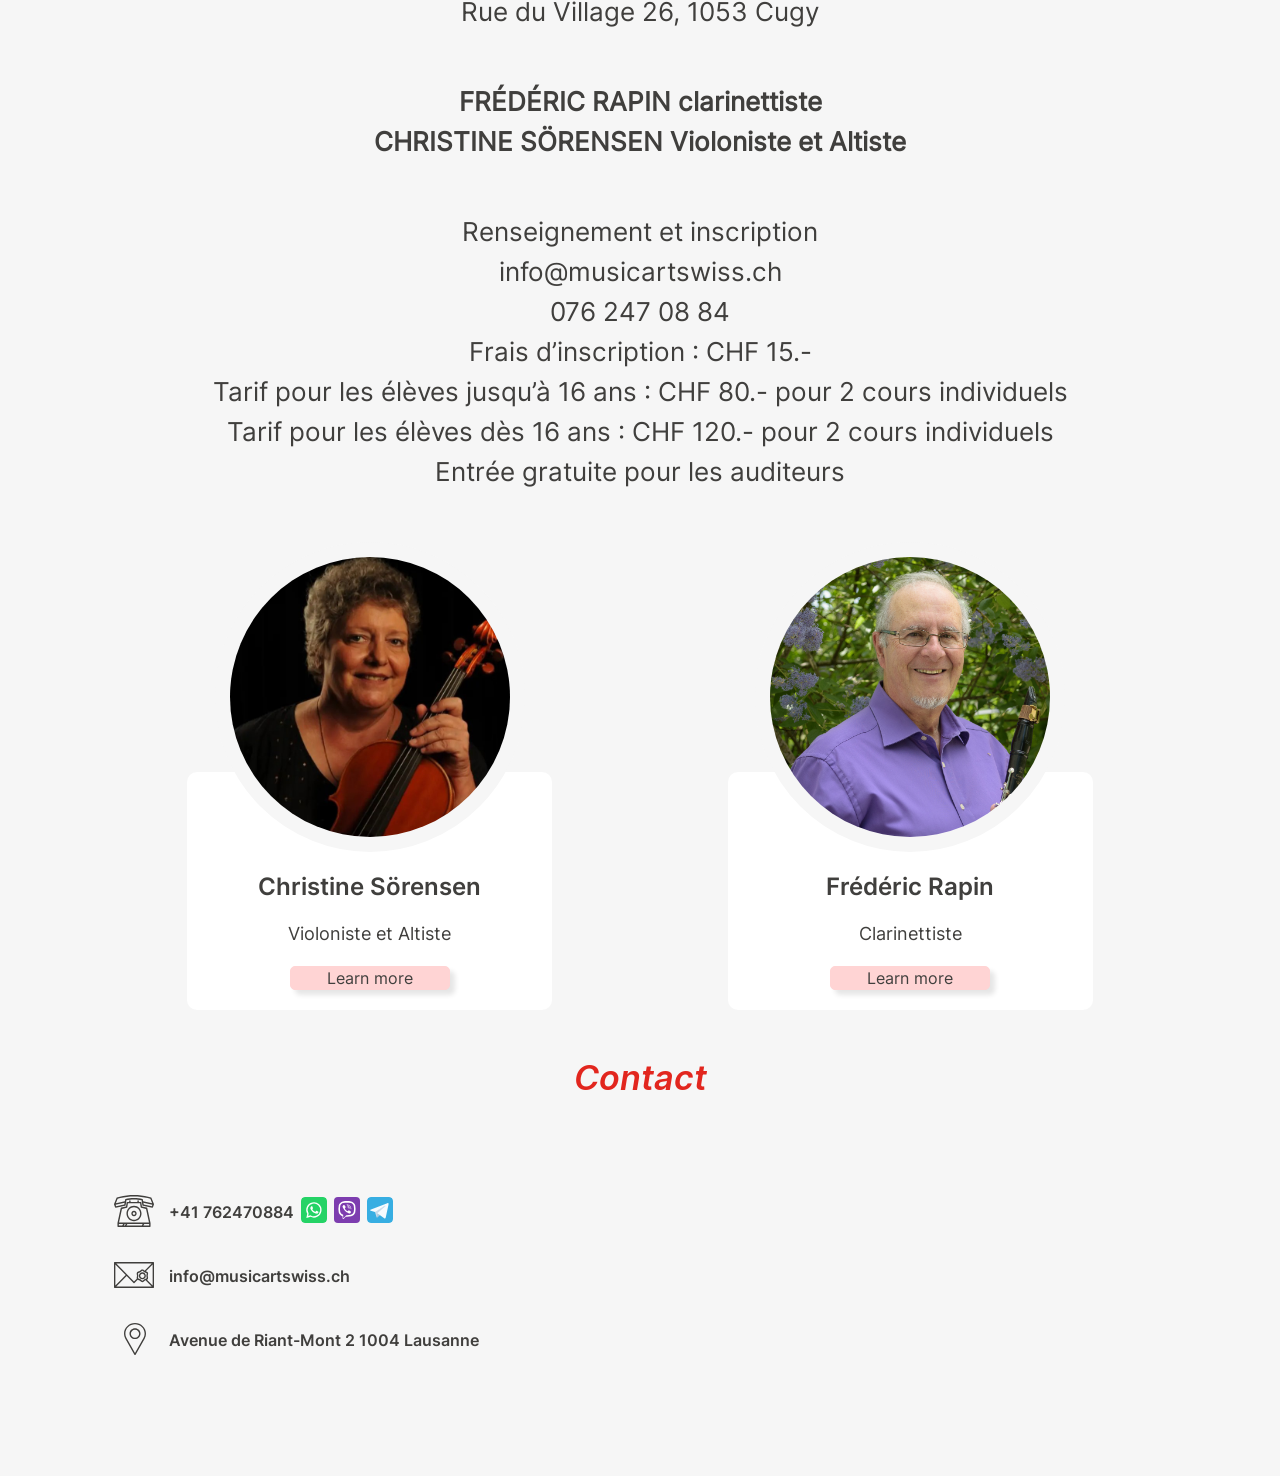
==== commit 3f8c289b: "feat: add masterclass section" ====
--- a/index.html
+++ b/index.html
@@ -66,20 +66,51 @@
         </div>
       </div>
     </section>
-    <!-- <section>
-      <div class="wrapper flyer active">
-        <img src="assets/img/flyer3.jpg" width="40%" alt="Info about concerts" loading="lazy">
-        <img src="assets/img/flyer4.jpg" width="40%" alt="Info about concerts" loading="lazy">
-      </div>
-    </section> -->
     <section class="current active">
       <div class="wrapper">
         <div class="poster">
-          <h2>Stage de musique "Eveil musical"</h2>
-          <p class="current__p">Du 9 septembre au 19 décembre 2024</p>
+          <h2>Stage de musique "Éveil musical"</h2>
+          <p class="current__p">Durant l`année</p>
           <p class="current__p">Ecole La Cassagne<br>Isabelle-de-Montolieu 94, 1010 Lausanne</p>
         </div>
         <img src="assets/img/flyer6.jpg" width="40%" alt="Info about concert" loading="lazy">
+      </div>
+    </section>
+    <section class="masterclass active">
+      <div class="wrapper">
+        <div class="masterclass__content">
+          <h2>WEEK-END MASTERCLASS</h2>
+          <p class="masterclass__p">7 - 8 DECEMBRE 2024<br>
+          Rue du Village 26, 1053 Cugy</p>
+          <p class="masterclass__p"><b>FRÉDÉRIC RAPIN clarinettiste<br>
+          CHRISTINE SÖRENSEN Violoniste et Altiste</b></p>
+          <div class="masterclass__p">Renseignement et inscription<br>
+            info@musicartswiss.ch<br>
+            076 247 08 84<br>
+            Frais d’inscription : CHF 15.-<br>
+            Tarif pour les élèves jusqu’à 16 ans : CHF 80.- pour 2 cours individuels<br>
+            Tarif pour les élèves dès 16 ans : CHF 120.- pour 2 cours individuels<br>
+            Entrée gratuite pour les auditeurs
+          </div>
+        </div>
+        <div class="masterclass__teachers">
+          <div class="committee__block">
+            <img class="committee__img" src="./assets/img/christine.jpg" alt="Christine Sörensen" loading="lazy">
+            <div class="committee__content">
+              <p class="committee__name">Christine Sörensen</p>
+              <p>Violoniste et Altiste</p>
+              <button class="committee__button">Learn more</button>
+            </div>
+          </div>
+          <div class="committee__block">
+              <img class="committee__img" src="./assets/img/frédéric.jpg" alt="Frédéric Rapin" loading="lazy">
+              <div class="committee__content">
+                <p class="committee__name">Frédéric Rapin</p>
+                <p>Clarinettiste</p>
+                <button class="committee__button">Learn more</button>
+              </div>
+          </div>
+        </div>
       </div>
     </section>
     <section class="projects">
--- a/css/main.css
+++ b/css/main.css
@@ -1,6 +1,6 @@
 @font-face {
-  font-family: "Kodchasan SemiBold";
-  src: url("../assets/fonts/Kodchasan/Kodchasan-SemiBold.ttf");
+  font-family: "Lucida Italic";
+  src: url("../assets/fonts/Lucida/lucida-italic.ttf");
 }
 @font-face {
   font-family: "Inter SemiBold";
@@ -530,6 +530,57 @@
   display: block;
 }
 
+.masterclass {
+  display: none;
+  margin: 30px 0;
+}
+.masterclass h2 {
+  margin-bottom: 50px;
+  font: 600 36px/42px "Lucida Italic";
+}
+@media (max-width: 620px) {
+  .masterclass h2 {
+    margin-bottom: 20px;
+    font: 600 30px/36px "Lucida Italic";
+  }
+}
+
+.masterclass.active {
+  display: block;
+}
+
+.masterclass__content {
+  text-align: center;
+  font: 400 20px/30px "Inter Regular";
+  color: #403F3D;
+}
+
+.masterclass__p {
+  margin-bottom: 50px;
+  text-align: center;
+  font: 400 26px/40px "Inter Regular";
+  color: #403F3D;
+}
+@media (max-width: 620px) {
+  .masterclass__p {
+    margin-bottom: 20px;
+    font: 400 20px/30px "Inter Regular";
+  }
+}
+
+.masterclass__teachers {
+  display: flex;
+  justify-content: space-evenly;
+  align-items: center;
+  gap: 20px;
+}
+@media (max-width: 567px) {
+  .masterclass__teachers {
+    flex-direction: column;
+    gap: 0;
+  }
+}
+
 .flyer {
   display: none;
   justify-content: center;
